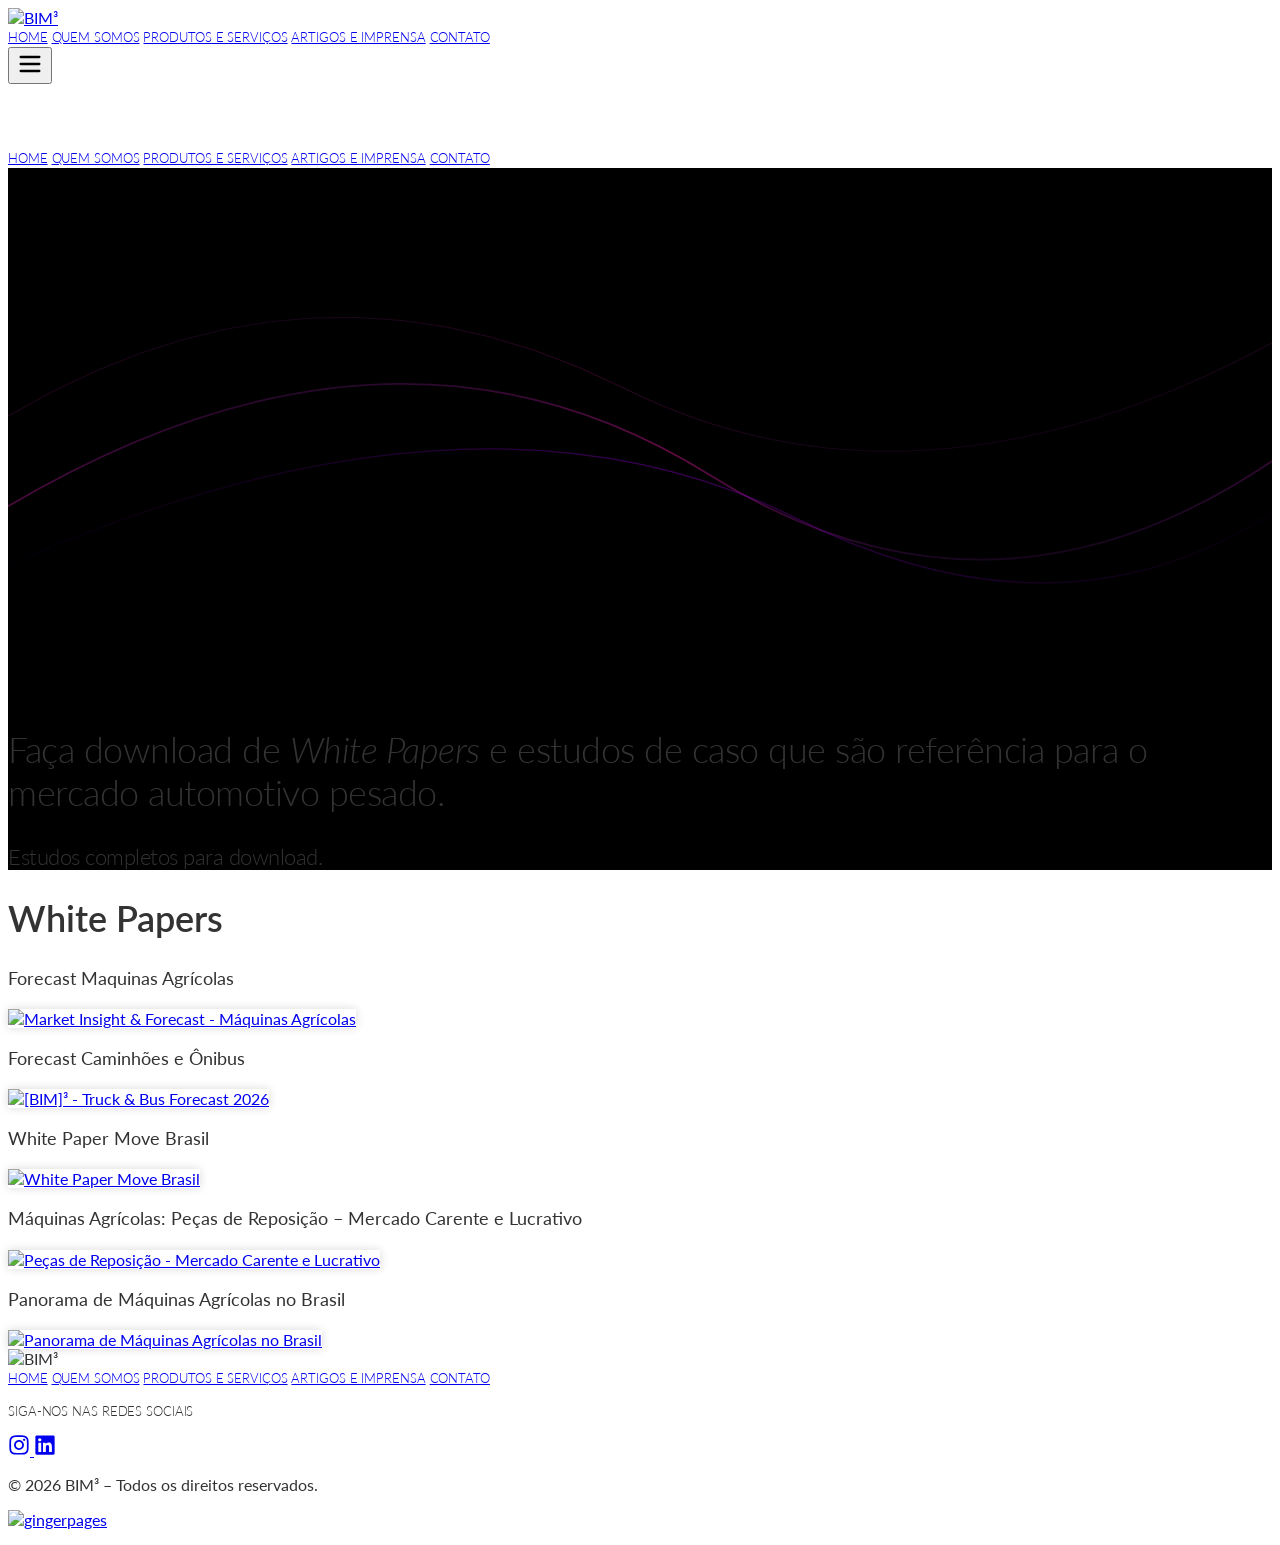
==== index.html @ a02f8a01 "Update index.html" ====
<!DOCTYPE html>
<html lang="pt-BR">
<head>
  <meta charset="UTF-8" />
  <meta name="viewport" content="width=device-width, initial-scale=1.0" />
  <meta name="description" content="Faça download de White Papers e estudos de caso que são referência para o mercado automotivo pesado." />
  <title>Insights & White Papers – BIM³</title>

  <!-- Tailwind via CDN -->
  <script src="https://cdn.tailwindcss.com"></script>

  <!-- Fonte: 'aller' é Typekit (proprietária). Lato é a alternativa gratuita
       mais próxima visualmente — sans-serif humanista com pesos 300 e 700.
       Se você tiver licença Adobe Fonts, troque pelo kit do Typekit. -->
  <link rel="preconnect" href="https://fonts.googleapis.com" />
  <link rel="preconnect" href="https://fonts.gstatic.com" crossorigin />
  <link href="https://fonts.googleapis.com/css2?family=Lato:ital,wght@0,300;0,400;0,700;1,300&display=swap" rel="stylesheet" />

  <script>
    tailwind.config = {
      theme: {
        extend: {
          fontFamily: { sans: ['Lato', 'aller', 'ui-sans-serif', 'system-ui', 'sans-serif'] },
          colors: {
            'text-body':   '#333333',  // body real
            'text-h2':     '#3F3B44',  // h2 "White Papers" real
            'text-hero':   '#EEEEEE',  // textos do hero real
          }
        }
      }
    };
  </script>

  <style>
    html { scroll-behavior: smooth; }
    body { font-family: 'Lato', 'aller', sans-serif; -webkit-font-smoothing: antialiased; color: #333; }

    /* Tipografia exata extraída do site original */
    .typo-h1     { font-size: 36px; font-weight: 300; line-height: 43.2px; letter-spacing: -0.5px; }
    .typo-sub    { font-size: 22px; font-weight: 300; line-height: 26.4px; letter-spacing: -0.5px; }
    .typo-h2     { font-size: 36px; font-weight: 600; line-height: 36px; }
    .typo-nav    { font-size: 13px; font-weight: 300; line-height: 20px; letter-spacing: -0.1px; text-transform: uppercase; }
    .typo-card-title { font-size: 18px; font-weight: 400; line-height: 1.4; }

    /* Card: shadow real medida no DevTools */
    .card-shadow { box-shadow: 0 0 10px rgba(0,0,0,0.15); }

    /* Hero: fundo preto puro confirmado pelo computed style.
       As linhas curvas decorativas ficam como camada SVG opcional,
       sutil — se o site real for 100% preto, basta remover o <svg>. */
    .hero { background-color: #000; }
  </style>
</head>

<body class="bg-white">

  <!-- ========== HEADER ========== -->
  <header class="bg-white">
    <div class="max-w-[1200px] mx-auto px-5 lg:px-10 flex items-center justify-between" style="min-height: 140px;">
      <a href="#" aria-label="BIM³">
        <img src="https://bim3.com.br/wp-content/uploads/2025/06/bim-horizontal-k.png"
             alt="BIM³" width="170" height="68" class="block" />
      </a>

      <nav class="hidden md:flex items-center gap-8 typo-nav">
        <a href="#" class="text-black hover:opacity-60 transition-opacity">Home</a>
        <a href="#" class="text-black hover:opacity-60 transition-opacity">Quem Somos</a>
        <a href="#" class="text-black hover:opacity-60 transition-opacity">Produtos e Serviços</a>
        <a href="#" class="text-black hover:opacity-60 transition-opacity">Artigos e Imprensa</a>
        <a href="#" class="text-black hover:opacity-60 transition-opacity">Contato</a>
      </nav>

      <button id="menu-btn" class="md:hidden p-2" aria-label="Menu">
        <svg width="28" height="28" fill="none" viewBox="0 0 24 24" stroke="black">
          <path stroke-linecap="round" stroke-linejoin="round" stroke-width="2" d="M4 6h16M4 12h16M4 18h16"/>
        </svg>
      </button>
    </div>

    <nav id="mobile-menu" class="hidden md:hidden flex-col bg-white border-t border-gray-100 px-5 py-4 gap-2 typo-nav">
      <a href="#" class="text-black py-2">Home</a>
      <a href="#" class="text-black py-2">Quem Somos</a>
      <a href="#" class="text-black py-2">Produtos e Serviços</a>
      <a href="#" class="text-black py-2">Artigos e Imprensa</a>
      <a href="#" class="text-black py-2">Contato</a>
    </nav>
  </header>

  <!-- ========== HERO (preto puro confirmado pelo getComputedStyle) ========== -->
  <section class="hero relative overflow-hidden flex items-center" style="min-height: 536px;">
    <!--
      Camada SVG decorativa OPCIONAL: linhas curvas roxas/magenta sutis.
      Se o site real for 100% preto, remova o bloco <svg> abaixo.
      O computed style retornou background-image:none, mas o Elementor
      faz lazy-load de imagens de fundo, então é possível que exista
      uma PNG que não havia carregado quando o script rodou.
    -->
    <svg class="absolute inset-0 w-full h-full pointer-events-none opacity-90" viewBox="0 0 1440 600" preserveAspectRatio="none" aria-hidden="true">
      <defs>
        <linearGradient id="lg1" x1="0%" y1="0%" x2="100%" y2="100%">
          <stop offset="0%" stop-color="#8A2BE2" stop-opacity="0"/>
          <stop offset="50%" stop-color="#C71585" stop-opacity=".5"/>
          <stop offset="100%" stop-color="#8A2BE2" stop-opacity="0"/>
        </linearGradient>
        <linearGradient id="lg2" x1="0%" y1="0%" x2="100%" y2="0%">
          <stop offset="0%" stop-color="#4B0082" stop-opacity="0"/>
          <stop offset="50%" stop-color="#9400D3" stop-opacity=".4"/>
          <stop offset="100%" stop-color="#4B0082" stop-opacity="0"/>
        </linearGradient>
      </defs>
      <path d="M -100 450 Q 400 100, 800 350 T 1600 200" stroke="url(#lg1)" stroke-width="2" fill="none"/>
      <path d="M -100 500 Q 500 200, 900 400 T 1600 250" stroke="url(#lg2)" stroke-width="1.5" fill="none"/>
      <path d="M -100 350 Q 300 50,  700 250 T 1600 100" stroke="url(#lg1)" stroke-width="1" fill="none" opacity=".6"/>
    </svg>

    <div class="relative max-w-[1200px] mx-auto px-5 lg:px-10 w-full">
      <div class="max-w-[640px]">
        <h1 class="typo-h1 text-text-hero mb-12">
          Faça download de <em class="italic font-light">White Papers</em> e estudos de caso que são referência para o mercado automotivo pesado.
        </h1>
        <p class="typo-sub text-text-hero">Estudos completos para download.</p>
      </div>
    </div>
  </section>

  <!-- ========== WHITE PAPERS ========== -->
  <section class="bg-white py-16">
    <div class="max-w-[1200px] mx-auto px-5 lg:px-10">
      <h2 class="typo-h2 text-text-h2 mb-12">White Papers</h2>

      <!-- Layout real: flex row wrap com gap 20px (NÃO grid) -->
      <div class="flex flex-row flex-wrap gap-5">

        <!-- Card 1 -->
        <article class="w-full md:w-[calc(50%-10px)]">
          <p class="typo-card-title text-text-body mb-3">Forecast Maquinas Agrícolas</p>
          <a href="https://bim3.com.br/wp-content/uploads/2026/02/MKT-INSIGHT-FORECAST_2026_2030-Rev_Feb26.pdf"
             target="_blank" rel="noopener" class="block card-shadow p-[30px] bg-white hover:opacity-95 transition-opacity">
            <img src="https://bim3.com.br/wp-content/uploads/2026/02/Market-insight.jpg"
                 alt="Market Insight & Forecast - Máquinas Agrícolas"
                 width="600" height="450" class="w-full h-auto block" />
          </a>
        </article>

        <!-- Card 2 -->
        <article class="w-full md:w-[calc(50%-10px)]">
          <p class="typo-card-title text-text-body mb-3">Forecast Caminhões e Ônibus</p>
          <a href="https://bim3.com.br/wp-content/uploads/2026/02/MKT-INSIGHT-FORECAST_2026_2030-Rev_Jan_26.pdf"
             target="_blank" rel="noopener" class="block card-shadow p-[30px] bg-white hover:opacity-95 transition-opacity">
            <img src="https://bim3.com.br/wp-content/uploads/2026/02/Truck-bus.jpg"
                 alt="[BIM]³ - Truck & Bus Forecast 2026"
                 width="600" height="450" class="w-full h-auto block" />
          </a>
        </article>

        <!-- Card 3 -->
        <article class="w-full md:w-[calc(50%-10px)]">
          <p class="typo-card-title text-text-body mb-3">White Paper Move Brasil</p>
          <a href="https://bim3.com.br/wp-content/uploads/2026/02/PAPER_Racional_Move_white_paper.pdf"
             target="_blank" rel="noopener" class="block card-shadow p-[30px] bg-white hover:opacity-95 transition-opacity">
            <img src="https://bim3.com.br/wp-content/uploads/2026/02/white-paper.jpg"
                 alt="White Paper Move Brasil"
                 width="600" height="450" class="w-full h-auto block" loading="lazy" />
          </a>
        </article>

        <!-- Card 4 -->
        <article class="w-full md:w-[calc(50%-10px)]">
          <p class="typo-card-title text-text-body mb-3">Máquinas Agrícolas: Peças de Reposição – Mercado Carente e Lucrativo</p>
          <a href="https://bim3.com.br/wp-content/uploads/2026/04/O-Aftermarket-Invisivel-1o.-Artigo-BIM.pdf"
             target="_blank" rel="noopener" class="block card-shadow p-[30px] bg-white hover:opacity-95 transition-opacity">
            <img src="https://bim3.com.br/wp-content/uploads/2026/04/Img-bim.jpg"
                 alt="Peças de Reposição - Mercado Carente e Lucrativo"
                 width="600" height="450" class="w-full h-auto block" loading="lazy" />
          </a>
        </article>

        <!-- Card 5 -->
        <article class="w-full md:w-[calc(50%-10px)]">
          <p class="typo-card-title text-text-body mb-3">Panorama de Máquinas Agrícolas no Brasil</p>
          <a href="https://bim3.com.br/wp-content/uploads/2025/09/PANORAMA-DE-MAQUINAS-AGRICOLAS-NO-BRASIL-APRESENTACAO_White_Paper_revisado.pdf"
             target="_blank" rel="noopener" class="block card-shadow p-[30px] bg-white hover:opacity-95 transition-opacity">
            <img src="https://bim3.com.br/wp-content/uploads/2025/09/PANORAMA-DE-MAQUINAS-AGRICOLAS-NO-BRASIL.jpg"
                 alt="Panorama de Máquinas Agrícolas no Brasil"
                 width="600" height="450" class="w-full h-auto block" loading="lazy" />
          </a>
        </article>

      </div>
    </div>
  </section>

  <!-- ========== FOOTER ========== -->
  <footer class="bg-black text-white">
    <div class="max-w-[1200px] mx-auto px-5 lg:px-10 py-16">
      <div class="grid grid-cols-1 md:grid-cols-3 gap-10 items-start">
        <div>
          <img src="https://bim3.com.br/wp-content/uploads/2025/06/bim3-white-1-712x1024.png"
               alt="BIM³" class="w-32 h-auto" />
        </div>

        <nav class="flex flex-col space-y-3 typo-nav">
          <a href="#" class="text-white hover:opacity-70">Home</a>
          <a href="#" class="text-white hover:opacity-70">Quem Somos</a>
          <a href="#" class="text-white hover:opacity-70">Produtos e Serviços</a>
          <a href="#" class="text-white hover:opacity-70">Artigos e Imprensa</a>
          <a href="#" class="text-white hover:opacity-70">Contato</a>
        </nav>

        <div class="flex flex-col md:items-end">
          <p class="typo-nav mb-4">Siga-nos nas redes sociais</p>
          <div class="flex gap-4">
            <a href="https://www.instagram.com/boschiconsultoria/" target="_blank" rel="noopener" aria-label="Instagram" class="hover:opacity-70">
              <svg width="22" height="22" viewBox="0 0 448 512" fill="currentColor">
                <path d="M224.1 141c-63.6 0-114.9 51.3-114.9 114.9s51.3 114.9 114.9 114.9S339 319.5 339 255.9 287.7 141 224.1 141zm0 189.6c-41.1 0-74.7-33.5-74.7-74.7s33.5-74.7 74.7-74.7 74.7 33.5 74.7 74.7-33.6 74.7-74.7 74.7zm146.4-194.3c0 14.9-12 26.8-26.8 26.8-14.9 0-26.8-12-26.8-26.8s12-26.8 26.8-26.8 26.8 12 26.8 26.8zm76.1 27.2c-1.7-35.9-9.9-67.7-36.2-93.9-26.2-26.2-58-34.4-93.9-36.2-37-2.1-147.9-2.1-184.9 0-35.8 1.7-67.6 9.9-93.9 36.1s-34.4 58-36.2 93.9c-2.1 37-2.1 147.9 0 184.9 1.7 35.9 9.9 67.7 36.2 93.9s58 34.4 93.9 36.2c37 2.1 147.9 2.1 184.9 0 35.9-1.7 67.7-9.9 93.9-36.2 26.2-26.2 34.4-58 36.2-93.9 2.1-37 2.1-147.8 0-184.8zM398.8 388c-7.8 19.6-22.9 34.7-42.6 42.6-29.5 11.7-99.5 9-132.1 9s-102.7 2.6-132.1-9c-19.6-7.8-34.7-22.9-42.6-42.6-11.7-29.5-9-99.5-9-132.1s-2.6-102.7 9-132.1c7.8-19.6 22.9-34.7 42.6-42.6 29.5-11.7 99.5-9 132.1-9s102.7-2.6 132.1 9c19.6 7.8 34.7 22.9 42.6 42.6 11.7 29.5 9 99.5 9 132.1s2.7 102.7-9 132.1z"/>
              </svg>
            </a>
            <a href="https://www.linkedin.com/company/bim3/" target="_blank" rel="noopener" aria-label="LinkedIn" class="hover:opacity-70">
              <svg width="22" height="22" viewBox="0 0 448 512" fill="currentColor">
                <path d="M416 32H31.9C14.3 32 0 46.5 0 64.3v383.4C0 465.5 14.3 480 31.9 480H416c17.6 0 32-14.5 32-32.3V64.3c0-17.8-14.4-32.3-32-32.3zM135.4 416H69V202.2h66.5V416zm-33.2-243c-21.3 0-38.5-17.3-38.5-38.5S80.9 96 102.2 96c21.2 0 38.5 17.3 38.5 38.5 0 21.3-17.2 38.5-38.5 38.5zm282.1 243h-66.4V312c0-24.8-.5-56.7-34.5-56.7-34.6 0-39.9 27-39.9 54.9V416h-66.4V202.2h63.7v29.2h.9c8.9-16.8 30.6-34.5 62.9-34.5 67.2 0 79.7 44.3 79.7 101.9V416z"/>
              </svg>
            </a>
          </div>
        </div>
      </div>

      <div class="mt-14 pt-6 border-t border-white/10 flex flex-col md:flex-row md:justify-between md:items-center text-xs text-white/60 gap-4">
        <p class="text-center md:text-left">© 2026 BIM³ – Todos os direitos reservados.</p>
        <p class="text-center md:text-right">
          <a href="http://www.gingerpages.com.br" target="_blank" rel="noopener" class="hover:text-white">
            <img src="https://bim3.com.br/wp-content/uploads/2025/06/logo-gingerpagesW.png" alt="gingerpages" class="h-3 w-auto inline-block" />
          </a>
        </p>
      </div>
    </div>
  </footer>

  <script>
    const btn = document.getElementById('menu-btn');
    const menu = document.getElementById('mobile-menu');
    btn.addEventListener('click', () => {
      const isHidden = menu.classList.toggle('hidden');
      menu.classList.toggle('flex', !isHidden);
      btn.setAttribute('aria-expanded', String(!isHidden));
    });
  </script>
</body>
</html>
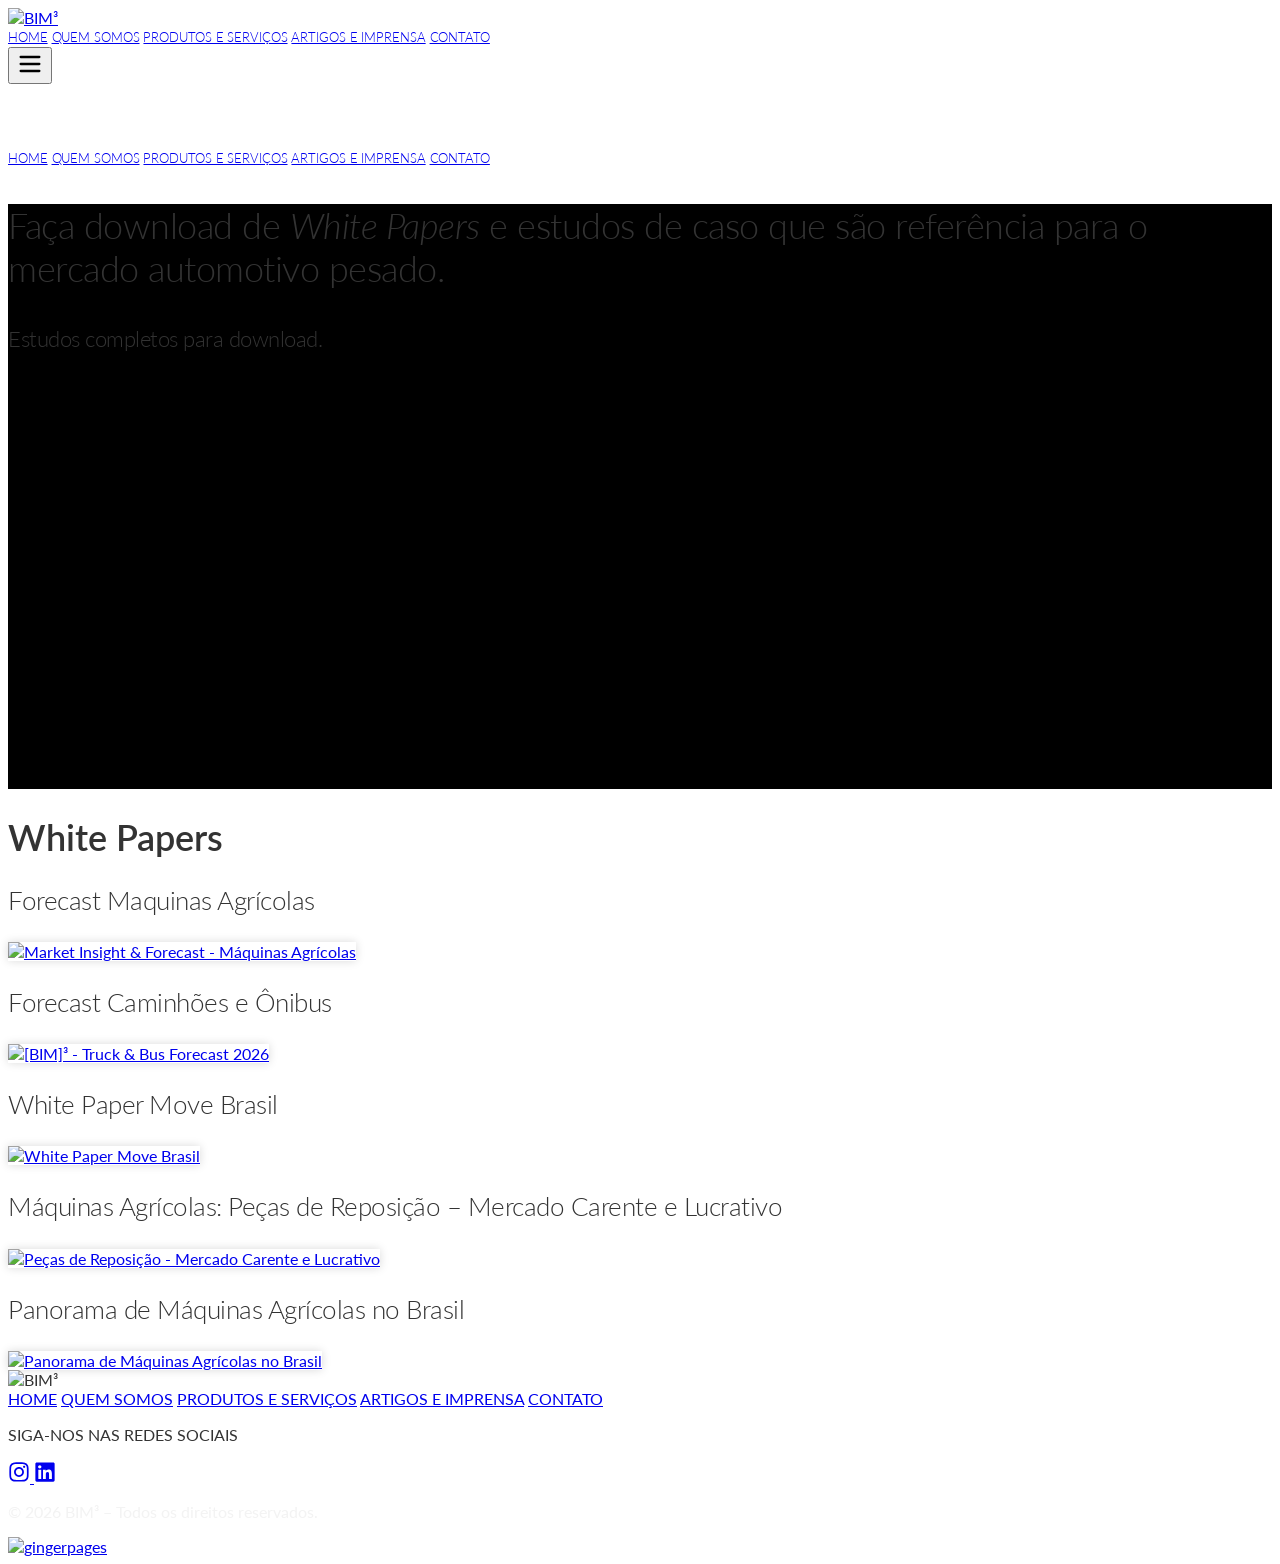
==== commit 9a1c1ff5: "Update index.html" ====
--- a/index.html
+++ b/index.html
@@ -9,22 +9,27 @@
   <!-- Tailwind via CDN -->
   <script src="https://cdn.tailwindcss.com"></script>
 
-  <!-- Fonte: 'aller' é Typekit (proprietária). Lato é a alternativa gratuita
-       mais próxima visualmente — sans-serif humanista com pesos 300 e 700.
-       Se você tiver licença Adobe Fonts, troque pelo kit do Typekit. -->
+  <!--
+    Fonte original: 'aller' (Adobe Fonts/Typekit, proprietária).
+    Substituta: 'Lato' (Google Fonts) — sans-serif humanista mais próxima.
+    Se você tiver licença Adobe Fonts da BIM³, troque o <link> abaixo
+    pelo kit Typekit (https://use.typekit.net/<seu-id>.css).
+  -->
   <link rel="preconnect" href="https://fonts.googleapis.com" />
   <link rel="preconnect" href="https://fonts.gstatic.com" crossorigin />
-  <link href="https://fonts.googleapis.com/css2?family=Lato:ital,wght@0,300;0,400;0,700;1,300&display=swap" rel="stylesheet" />
+  <link href="https://fonts.googleapis.com/css2?family=Lato:ital,wght@0,300;0,400;0,600;0,700;1,300&display=swap" rel="stylesheet" />
 
   <script>
     tailwind.config = {
       theme: {
         extend: {
-          fontFamily: { sans: ['Lato', 'aller', 'ui-sans-serif', 'system-ui', 'sans-serif'] },
+          fontFamily: { sans: ['Lato', 'aller', 'system-ui', 'sans-serif'] },
           colors: {
-            'text-body':   '#333333',  // body real
-            'text-h2':     '#3F3B44',  // h2 "White Papers" real
-            'text-hero':   '#EEEEEE',  // textos do hero real
+            'bim-text':     '#333333',  // body
+            'bim-h2':       '#3F3B44',  // h2 e títulos dos cards
+            'bim-hero':     '#EEEEEE',  // textos do hero
+            'bim-footer':   '#EEEEEE',  // links do footer
+            'bim-social':   '#69727D',  // ícones sociais
           }
         }
       }
@@ -32,37 +37,62 @@
   </script>
 
   <style>
-    html { scroll-behavior: smooth; }
     body { font-family: 'Lato', 'aller', sans-serif; -webkit-font-smoothing: antialiased; color: #333; }
 
-    /* Tipografia exata extraída do site original */
-    .typo-h1     { font-size: 36px; font-weight: 300; line-height: 43.2px; letter-spacing: -0.5px; }
-    .typo-sub    { font-size: 22px; font-weight: 300; line-height: 26.4px; letter-spacing: -0.5px; }
-    .typo-h2     { font-size: 36px; font-weight: 600; line-height: 36px; }
-    .typo-nav    { font-size: 13px; font-weight: 300; line-height: 20px; letter-spacing: -0.1px; text-transform: uppercase; }
-    .typo-card-title { font-size: 18px; font-weight: 400; line-height: 1.4; }
-
-    /* Card: shadow real medida no DevTools */
+    /* ==== TIPOGRAFIA EXATA (computed style do site original) ==== */
+    .typo-h1-hero    { font-size: 36px; font-weight: 300; line-height: 43.2px; letter-spacing: -0.5px; }
+    .typo-sub-hero   { font-size: 22px; font-weight: 300; line-height: 26.4px; letter-spacing: -0.5px; }
+    .typo-h2-section { font-size: 36px; font-weight: 600; line-height: 36px; }
+    .typo-card-title { font-size: 26px; font-weight: 300; line-height: 31.2px; letter-spacing: -0.5px; }
+    .typo-nav-header { font-size: 13px; font-weight: 300; line-height: 20px; letter-spacing: -0.1px; text-transform: uppercase; }
+    .typo-nav-footer { font-size: 16px; font-weight: 400; line-height: 20px; text-transform: uppercase; }
+
+    /* ==== HERO REAL ==== */
+    /* Container: fundo preto + min-height 65vh (igual ao Elementor) */
+    .hero {
+      background-color: #000;
+      min-height: 65vh;
+      position: relative;
+      isolation: isolate;
+    }
+    /* Pseudo-elemento ::before com a imagem abstrata @ 50% opacidade
+       — exatamente como o Elementor configura no site original */
+    .hero::before {
+      content: "";
+      position: absolute;
+      inset: 0;
+      background-image: url("https://bim3.com.br/wp-content/uploads/2025/07/pawel-czerwinski-ve-UaSZQtqk-unsplash-scaled.jpg");
+      background-size: cover;
+      background-position: center;
+      opacity: 0.5;
+      z-index: -1;
+      pointer-events: none;
+    }
+
+    /* ==== CARD ==== */
     .card-shadow { box-shadow: 0 0 10px rgba(0,0,0,0.15); }
 
-    /* Hero: fundo preto puro confirmado pelo computed style.
-       As linhas curvas decorativas ficam como camada SVG opcional,
-       sutil — se o site real for 100% preto, basta remover o <svg>. */
-    .hero { background-color: #000; }
+    @media (max-width: 767px) {
+      .hero { min-height: 50vh; }
+      .typo-h1-hero    { font-size: 28px; line-height: 1.2; }
+      .typo-sub-hero   { font-size: 18px; }
+      .typo-h2-section { font-size: 28px; }
+      .typo-card-title { font-size: 20px; line-height: 1.3; }
+    }
   </style>
 </head>
 
 <body class="bg-white">
 
-  <!-- ========== HEADER ========== -->
+  <!-- ============== HEADER ============== -->
   <header class="bg-white">
-    <div class="max-w-[1200px] mx-auto px-5 lg:px-10 flex items-center justify-between" style="min-height: 140px;">
+    <div class="max-w-[1200px] mx-auto px-5 lg:px-10 flex items-center justify-between" style="min-height:140px;">
       <a href="#" aria-label="BIM³">
         <img src="https://bim3.com.br/wp-content/uploads/2025/06/bim-horizontal-k.png"
-             alt="BIM³" width="170" height="68" class="block" />
+             alt="BIM³" width="170" height="68" class="block h-auto w-[170px]" />
       </a>
 
-      <nav class="hidden md:flex items-center gap-8 typo-nav">
+      <nav class="hidden md:flex items-center gap-8 typo-nav-header">
         <a href="#" class="text-black hover:opacity-60 transition-opacity">Home</a>
         <a href="#" class="text-black hover:opacity-60 transition-opacity">Quem Somos</a>
         <a href="#" class="text-black hover:opacity-60 transition-opacity">Produtos e Serviços</a>
@@ -77,7 +107,7 @@
       </button>
     </div>
 
-    <nav id="mobile-menu" class="hidden md:hidden flex-col bg-white border-t border-gray-100 px-5 py-4 gap-2 typo-nav">
+    <nav id="mobile-menu" class="hidden md:hidden flex-col bg-white border-t border-gray-100 px-5 py-4 gap-2 typo-nav-header">
       <a href="#" class="text-black py-2">Home</a>
       <a href="#" class="text-black py-2">Quem Somos</a>
       <a href="#" class="text-black py-2">Produtos e Serviços</a>
@@ -86,56 +116,34 @@
     </nav>
   </header>
 
-  <!-- ========== HERO (preto puro confirmado pelo getComputedStyle) ========== -->
-  <section class="hero relative overflow-hidden flex items-center" style="min-height: 536px;">
-    <!--
-      Camada SVG decorativa OPCIONAL: linhas curvas roxas/magenta sutis.
-      Se o site real for 100% preto, remova o bloco <svg> abaixo.
-      O computed style retornou background-image:none, mas o Elementor
-      faz lazy-load de imagens de fundo, então é possível que exista
-      uma PNG que não havia carregado quando o script rodou.
-    -->
-    <svg class="absolute inset-0 w-full h-full pointer-events-none opacity-90" viewBox="0 0 1440 600" preserveAspectRatio="none" aria-hidden="true">
-      <defs>
-        <linearGradient id="lg1" x1="0%" y1="0%" x2="100%" y2="100%">
-          <stop offset="0%" stop-color="#8A2BE2" stop-opacity="0"/>
-          <stop offset="50%" stop-color="#C71585" stop-opacity=".5"/>
-          <stop offset="100%" stop-color="#8A2BE2" stop-opacity="0"/>
-        </linearGradient>
-        <linearGradient id="lg2" x1="0%" y1="0%" x2="100%" y2="0%">
-          <stop offset="0%" stop-color="#4B0082" stop-opacity="0"/>
-          <stop offset="50%" stop-color="#9400D3" stop-opacity=".4"/>
-          <stop offset="100%" stop-color="#4B0082" stop-opacity="0"/>
-        </linearGradient>
-      </defs>
-      <path d="M -100 450 Q 400 100, 800 350 T 1600 200" stroke="url(#lg1)" stroke-width="2" fill="none"/>
-      <path d="M -100 500 Q 500 200, 900 400 T 1600 250" stroke="url(#lg2)" stroke-width="1.5" fill="none"/>
-      <path d="M -100 350 Q 300 50,  700 250 T 1600 100" stroke="url(#lg1)" stroke-width="1" fill="none" opacity=".6"/>
-    </svg>
-
-    <div class="relative max-w-[1200px] mx-auto px-5 lg:px-10 w-full">
+  <!-- ============== HERO ============== -->
+  <!-- min-height 65vh, fundo preto + ::before com imagem abstrata Unsplash @ 50% opacidade.
+       Conteúdo: flex column, centralizado vertical, alinhado à esquerda. -->
+  <section class="hero flex flex-col justify-center">
+    <div class="max-w-[1200px] mx-auto px-5 lg:px-10 w-full">
       <div class="max-w-[640px]">
-        <h1 class="typo-h1 text-text-hero mb-12">
+        <p class="typo-h1-hero text-bim-hero mb-12">
           Faça download de <em class="italic font-light">White Papers</em> e estudos de caso que são referência para o mercado automotivo pesado.
-        </h1>
-        <p class="typo-sub text-text-hero">Estudos completos para download.</p>
+        </p>
+        <p class="typo-sub-hero text-bim-hero">Estudos completos para download.</p>
       </div>
     </div>
   </section>
 
-  <!-- ========== WHITE PAPERS ========== -->
-  <section class="bg-white py-16">
+  <!-- ============== WHITE PAPERS GRID ============== -->
+  <section class="bg-white py-14 md:py-16">
     <div class="max-w-[1200px] mx-auto px-5 lg:px-10">
-      <h2 class="typo-h2 text-text-h2 mb-12">White Papers</h2>
-
-      <!-- Layout real: flex row wrap com gap 20px (NÃO grid) -->
+      <h2 class="typo-h2-section text-bim-h2 mb-12">White Papers</h2>
+
+      <!-- Layout real: flex row wrap com gap 20px (não grid) -->
       <div class="flex flex-row flex-wrap gap-5">
 
         <!-- Card 1 -->
-        <article class="w-full md:w-[calc(50%-10px)]">
-          <p class="typo-card-title text-text-body mb-3">Forecast Maquinas Agrícolas</p>
+        <article class="w-full md:w-[calc(50%-10px)] flex flex-col gap-3">
+          <p class="typo-card-title text-bim-h2">Forecast Maquinas Agrícolas</p>
           <a href="https://bim3.com.br/wp-content/uploads/2026/02/MKT-INSIGHT-FORECAST_2026_2030-Rev_Feb26.pdf"
-             target="_blank" rel="noopener" class="block card-shadow p-[30px] bg-white hover:opacity-95 transition-opacity">
+             target="_blank" rel="noopener"
+             class="block card-shadow p-[30px] bg-white hover:opacity-95 transition-opacity">
             <img src="https://bim3.com.br/wp-content/uploads/2026/02/Market-insight.jpg"
                  alt="Market Insight & Forecast - Máquinas Agrícolas"
                  width="600" height="450" class="w-full h-auto block" />
@@ -143,10 +151,11 @@
         </article>
 
         <!-- Card 2 -->
-        <article class="w-full md:w-[calc(50%-10px)]">
-          <p class="typo-card-title text-text-body mb-3">Forecast Caminhões e Ônibus</p>
+        <article class="w-full md:w-[calc(50%-10px)] flex flex-col gap-3">
+          <p class="typo-card-title text-bim-h2">Forecast Caminhões e Ônibus</p>
           <a href="https://bim3.com.br/wp-content/uploads/2026/02/MKT-INSIGHT-FORECAST_2026_2030-Rev_Jan_26.pdf"
-             target="_blank" rel="noopener" class="block card-shadow p-[30px] bg-white hover:opacity-95 transition-opacity">
+             target="_blank" rel="noopener"
+             class="block card-shadow p-[30px] bg-white hover:opacity-95 transition-opacity">
             <img src="https://bim3.com.br/wp-content/uploads/2026/02/Truck-bus.jpg"
                  alt="[BIM]³ - Truck & Bus Forecast 2026"
                  width="600" height="450" class="w-full h-auto block" />
@@ -154,10 +163,11 @@
         </article>
 
         <!-- Card 3 -->
-        <article class="w-full md:w-[calc(50%-10px)]">
-          <p class="typo-card-title text-text-body mb-3">White Paper Move Brasil</p>
+        <article class="w-full md:w-[calc(50%-10px)] flex flex-col gap-3">
+          <p class="typo-card-title text-bim-h2">White Paper Move Brasil</p>
           <a href="https://bim3.com.br/wp-content/uploads/2026/02/PAPER_Racional_Move_white_paper.pdf"
-             target="_blank" rel="noopener" class="block card-shadow p-[30px] bg-white hover:opacity-95 transition-opacity">
+             target="_blank" rel="noopener"
+             class="block card-shadow p-[30px] bg-white hover:opacity-95 transition-opacity">
             <img src="https://bim3.com.br/wp-content/uploads/2026/02/white-paper.jpg"
                  alt="White Paper Move Brasil"
                  width="600" height="450" class="w-full h-auto block" loading="lazy" />
@@ -165,10 +175,11 @@
         </article>
 
         <!-- Card 4 -->
-        <article class="w-full md:w-[calc(50%-10px)]">
-          <p class="typo-card-title text-text-body mb-3">Máquinas Agrícolas: Peças de Reposição – Mercado Carente e Lucrativo</p>
+        <article class="w-full md:w-[calc(50%-10px)] flex flex-col gap-3">
+          <p class="typo-card-title text-bim-h2">Máquinas Agrícolas: Peças de Reposição – Mercado Carente e Lucrativo</p>
           <a href="https://bim3.com.br/wp-content/uploads/2026/04/O-Aftermarket-Invisivel-1o.-Artigo-BIM.pdf"
-             target="_blank" rel="noopener" class="block card-shadow p-[30px] bg-white hover:opacity-95 transition-opacity">
+             target="_blank" rel="noopener"
+             class="block card-shadow p-[30px] bg-white hover:opacity-95 transition-opacity">
             <img src="https://bim3.com.br/wp-content/uploads/2026/04/Img-bim.jpg"
                  alt="Peças de Reposição - Mercado Carente e Lucrativo"
                  width="600" height="450" class="w-full h-auto block" loading="lazy" />
@@ -176,10 +187,11 @@
         </article>
 
         <!-- Card 5 -->
-        <article class="w-full md:w-[calc(50%-10px)]">
-          <p class="typo-card-title text-text-body mb-3">Panorama de Máquinas Agrícolas no Brasil</p>
+        <article class="w-full md:w-[calc(50%-10px)] flex flex-col gap-3">
+          <p class="typo-card-title text-bim-h2">Panorama de Máquinas Agrícolas no Brasil</p>
           <a href="https://bim3.com.br/wp-content/uploads/2025/09/PANORAMA-DE-MAQUINAS-AGRICOLAS-NO-BRASIL-APRESENTACAO_White_Paper_revisado.pdf"
-             target="_blank" rel="noopener" class="block card-shadow p-[30px] bg-white hover:opacity-95 transition-opacity">
+             target="_blank" rel="noopener"
+             class="block card-shadow p-[30px] bg-white hover:opacity-95 transition-opacity">
             <img src="https://bim3.com.br/wp-content/uploads/2025/09/PANORAMA-DE-MAQUINAS-AGRICOLAS-NO-BRASIL.jpg"
                  alt="Panorama de Máquinas Agrícolas no Brasil"
                  width="600" height="450" class="w-full h-auto block" loading="lazy" />
@@ -190,53 +202,63 @@
     </div>
   </section>
 
-  <!-- ========== FOOTER ========== -->
-  <footer class="bg-black text-white">
+  <!-- ============== FOOTER ============== -->
+  <footer class="bg-black text-bim-footer">
     <div class="max-w-[1200px] mx-auto px-5 lg:px-10 py-16">
       <div class="grid grid-cols-1 md:grid-cols-3 gap-10 items-start">
+
+        <!-- Logo -->
         <div>
           <img src="https://bim3.com.br/wp-content/uploads/2025/06/bim3-white-1-712x1024.png"
-               alt="BIM³" class="w-32 h-auto" />
+               alt="BIM³" width="97" height="139" class="w-[97px] h-auto" />
         </div>
 
-        <nav class="flex flex-col space-y-3 typo-nav">
-          <a href="#" class="text-white hover:opacity-70">Home</a>
-          <a href="#" class="text-white hover:opacity-70">Quem Somos</a>
-          <a href="#" class="text-white hover:opacity-70">Produtos e Serviços</a>
-          <a href="#" class="text-white hover:opacity-70">Artigos e Imprensa</a>
-          <a href="#" class="text-white hover:opacity-70">Contato</a>
+        <!-- Menu (16px, weight 400, #EEEEEE — confirmado pelo computed style) -->
+        <nav class="flex flex-col space-y-3 typo-nav-footer">
+          <a href="#" class="text-bim-footer hover:opacity-70 transition-opacity">Home</a>
+          <a href="#" class="text-bim-footer hover:opacity-70 transition-opacity">Quem Somos</a>
+          <a href="#" class="text-bim-footer hover:opacity-70 transition-opacity">Produtos e Serviços</a>
+          <a href="#" class="text-bim-footer hover:opacity-70 transition-opacity">Artigos e Imprensa</a>
+          <a href="#" class="text-bim-footer hover:opacity-70 transition-opacity">Contato</a>
         </nav>
 
+        <!-- Social -->
         <div class="flex flex-col md:items-end">
-          <p class="typo-nav mb-4">Siga-nos nas redes sociais</p>
-          <div class="flex gap-4">
-            <a href="https://www.instagram.com/boschiconsultoria/" target="_blank" rel="noopener" aria-label="Instagram" class="hover:opacity-70">
+          <p class="typo-nav-footer mb-5">Siga-nos nas redes sociais</p>
+          <div class="flex gap-3">
+            <!-- Social icons: 48x48 com cor #69727D, fundo preto — confirmado -->
+            <a href="https://www.instagram.com/boschiconsultoria/" target="_blank" rel="noopener" aria-label="Instagram"
+               class="w-12 h-12 flex items-center justify-center bg-black text-bim-social hover:text-white transition-colors">
               <svg width="22" height="22" viewBox="0 0 448 512" fill="currentColor">
                 <path d="M224.1 141c-63.6 0-114.9 51.3-114.9 114.9s51.3 114.9 114.9 114.9S339 319.5 339 255.9 287.7 141 224.1 141zm0 189.6c-41.1 0-74.7-33.5-74.7-74.7s33.5-74.7 74.7-74.7 74.7 33.5 74.7 74.7-33.6 74.7-74.7 74.7zm146.4-194.3c0 14.9-12 26.8-26.8 26.8-14.9 0-26.8-12-26.8-26.8s12-26.8 26.8-26.8 26.8 12 26.8 26.8zm76.1 27.2c-1.7-35.9-9.9-67.7-36.2-93.9-26.2-26.2-58-34.4-93.9-36.2-37-2.1-147.9-2.1-184.9 0-35.8 1.7-67.6 9.9-93.9 36.1s-34.4 58-36.2 93.9c-2.1 37-2.1 147.9 0 184.9 1.7 35.9 9.9 67.7 36.2 93.9s58 34.4 93.9 36.2c37 2.1 147.9 2.1 184.9 0 35.9-1.7 67.7-9.9 93.9-36.2 26.2-26.2 34.4-58 36.2-93.9 2.1-37 2.1-147.8 0-184.8zM398.8 388c-7.8 19.6-22.9 34.7-42.6 42.6-29.5 11.7-99.5 9-132.1 9s-102.7 2.6-132.1-9c-19.6-7.8-34.7-22.9-42.6-42.6-11.7-29.5-9-99.5-9-132.1s-2.6-102.7 9-132.1c7.8-19.6 22.9-34.7 42.6-42.6 29.5-11.7 99.5-9 132.1-9s102.7-2.6 132.1 9c19.6 7.8 34.7 22.9 42.6 42.6 11.7 29.5 9 99.5 9 132.1s2.7 102.7-9 132.1z"/>
               </svg>
             </a>
-            <a href="https://www.linkedin.com/company/bim3/" target="_blank" rel="noopener" aria-label="LinkedIn" class="hover:opacity-70">
+            <a href="https://www.linkedin.com/company/bim3/" target="_blank" rel="noopener" aria-label="LinkedIn"
+               class="w-12 h-12 flex items-center justify-center bg-black text-bim-social hover:text-white transition-colors">
               <svg width="22" height="22" viewBox="0 0 448 512" fill="currentColor">
                 <path d="M416 32H31.9C14.3 32 0 46.5 0 64.3v383.4C0 465.5 14.3 480 31.9 480H416c17.6 0 32-14.5 32-32.3V64.3c0-17.8-14.4-32.3-32-32.3zM135.4 416H69V202.2h66.5V416zm-33.2-243c-21.3 0-38.5-17.3-38.5-38.5S80.9 96 102.2 96c21.2 0 38.5 17.3 38.5 38.5 0 21.3-17.2 38.5-38.5 38.5zm282.1 243h-66.4V312c0-24.8-.5-56.7-34.5-56.7-34.6 0-39.9 27-39.9 54.9V416h-66.4V202.2h63.7v29.2h.9c8.9-16.8 30.6-34.5 62.9-34.5 67.2 0 79.7 44.3 79.7 101.9V416z"/>
               </svg>
             </a>
           </div>
         </div>
-      </div>
-
-      <div class="mt-14 pt-6 border-t border-white/10 flex flex-col md:flex-row md:justify-between md:items-center text-xs text-white/60 gap-4">
-        <p class="text-center md:text-left">© 2026 BIM³ – Todos os direitos reservados.</p>
-        <p class="text-center md:text-right">
-          <a href="http://www.gingerpages.com.br" target="_blank" rel="noopener" class="hover:text-white">
-            <img src="https://bim3.com.br/wp-content/uploads/2025/06/logo-gingerpagesW.png" alt="gingerpages" class="h-3 w-auto inline-block" />
-          </a>
+
+      </div>
+
+      <!-- Bottom bar: copyright + gingerpages -->
+      <div class="mt-14 pt-6 border-t border-white/10 flex flex-col md:flex-row md:justify-between md:items-center gap-4">
+        <p class="text-center md:text-left text-sm" style="color:#EEEEEE;opacity:0.7">
+          © 2026 BIM³ – Todos os direitos reservados.
         </p>
+        <a href="http://www.gingerpages.com.br" target="_blank" rel="noopener" class="hover:opacity-100 opacity-70 transition-opacity self-center md:self-auto">
+          <img src="https://bim3.com.br/wp-content/uploads/2025/06/logo-gingerpagesW.png"
+               alt="gingerpages" width="100" class="h-auto" />
+        </a>
       </div>
     </div>
   </footer>
 
   <script>
-    const btn = document.getElementById('menu-btn');
+    const btn  = document.getElementById('menu-btn');
     const menu = document.getElementById('mobile-menu');
     btn.addEventListener('click', () => {
       const isHidden = menu.classList.toggle('hidden');
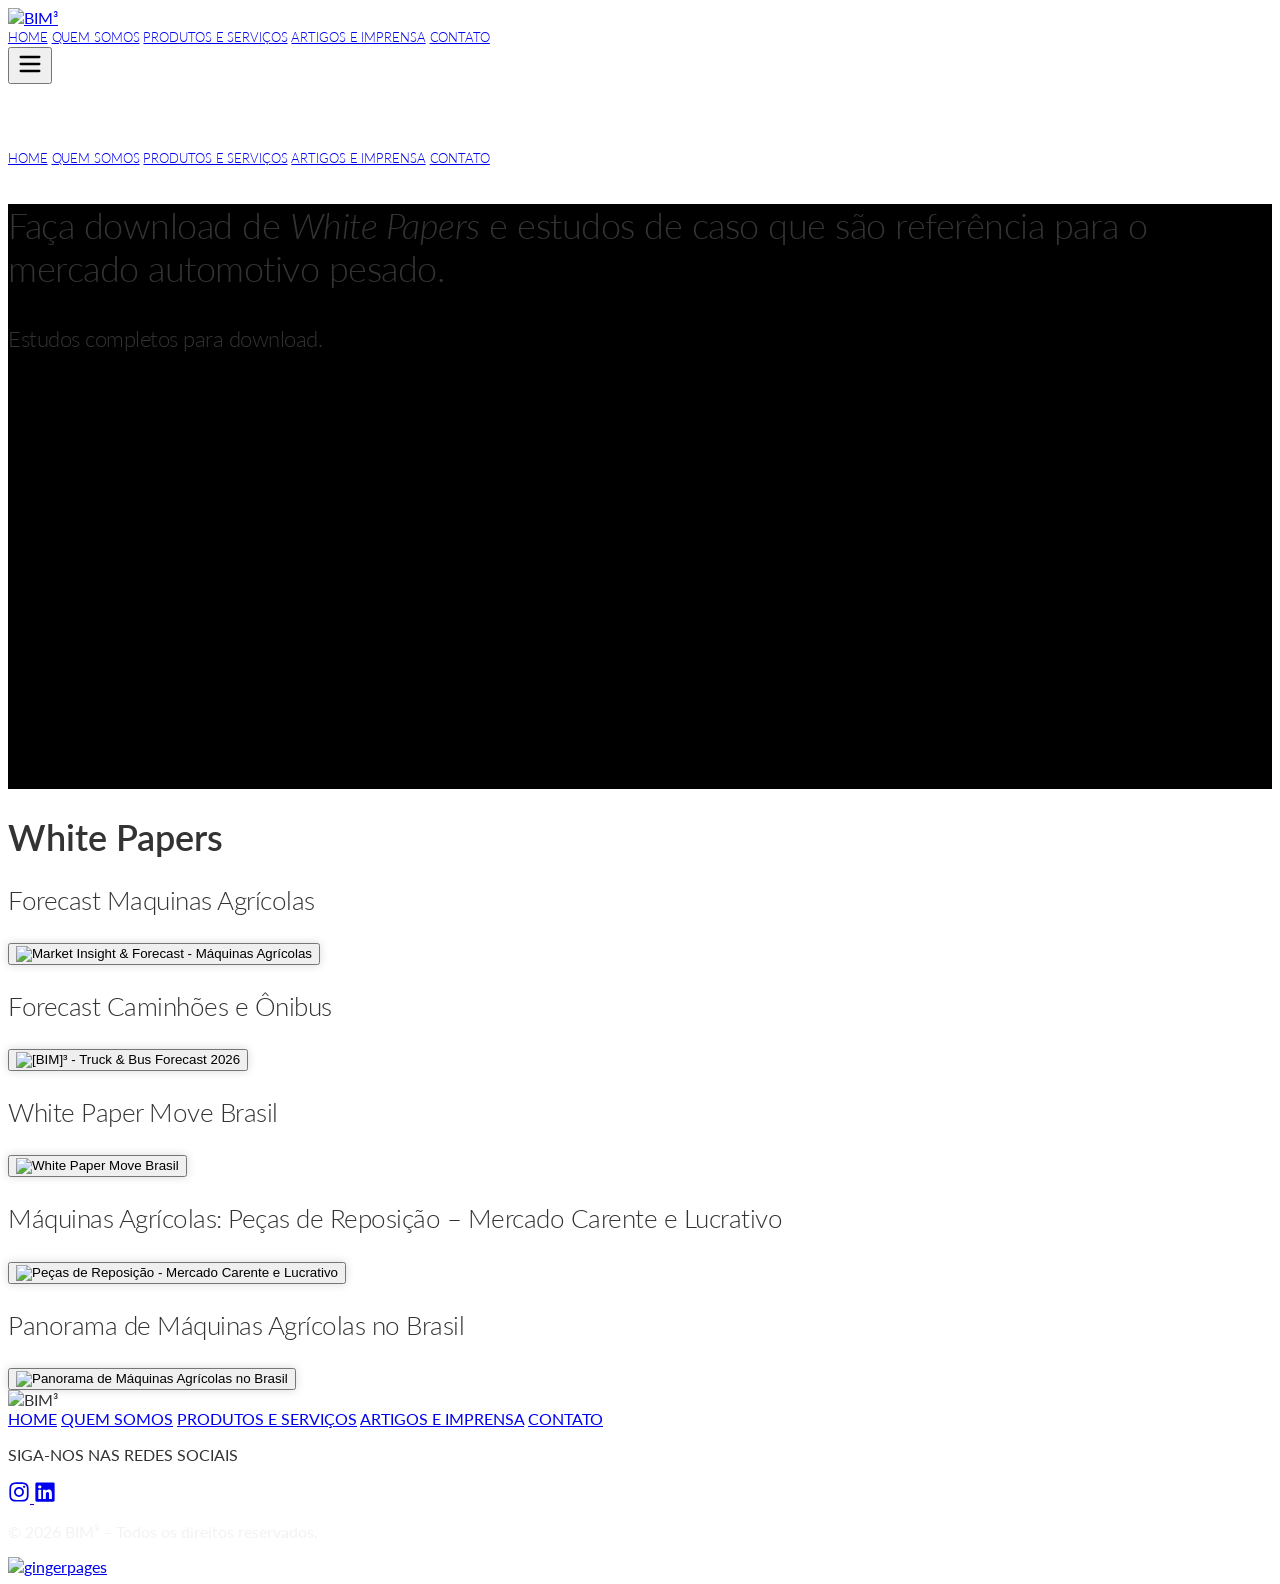
==== commit b43acae9: "Add files via upload" ====
--- a/index.html
+++ b/index.html
@@ -10,10 +10,8 @@
   <script src="https://cdn.tailwindcss.com"></script>
 
   <!--
-    Fonte original: 'aller' (Adobe Fonts/Typekit, proprietária).
-    Substituta: 'Lato' (Google Fonts) — sans-serif humanista mais próxima.
-    Se você tiver licença Adobe Fonts da BIM³, troque o <link> abaixo
-    pelo kit Typekit (https://use.typekit.net/<seu-id>.css).
+    Fonte 'aller' (Adobe Fonts) é proprietária. Usamos 'Lato' como
+    substituta gratuita e visualmente próxima.
   -->
   <link rel="preconnect" href="https://fonts.googleapis.com" />
   <link rel="preconnect" href="https://fonts.gstatic.com" crossorigin />
@@ -25,11 +23,11 @@
         extend: {
           fontFamily: { sans: ['Lato', 'aller', 'system-ui', 'sans-serif'] },
           colors: {
-            'bim-text':     '#333333',  // body
-            'bim-h2':       '#3F3B44',  // h2 e títulos dos cards
-            'bim-hero':     '#EEEEEE',  // textos do hero
-            'bim-footer':   '#EEEEEE',  // links do footer
-            'bim-social':   '#69727D',  // ícones sociais
+            'bim-text':   '#333333',
+            'bim-h2':     '#3F3B44',
+            'bim-hero':   '#EEEEEE',
+            'bim-footer': '#EEEEEE',
+            'bim-social': '#69727D',
           }
         }
       }
@@ -39,7 +37,7 @@
   <style>
     body { font-family: 'Lato', 'aller', sans-serif; -webkit-font-smoothing: antialiased; color: #333; }
 
-    /* ==== TIPOGRAFIA EXATA (computed style do site original) ==== */
+    /* Tipografia exata extraída do site original */
     .typo-h1-hero    { font-size: 36px; font-weight: 300; line-height: 43.2px; letter-spacing: -0.5px; }
     .typo-sub-hero   { font-size: 22px; font-weight: 300; line-height: 26.4px; letter-spacing: -0.5px; }
     .typo-h2-section { font-size: 36px; font-weight: 600; line-height: 36px; }
@@ -47,30 +45,31 @@
     .typo-nav-header { font-size: 13px; font-weight: 300; line-height: 20px; letter-spacing: -0.1px; text-transform: uppercase; }
     .typo-nav-footer { font-size: 16px; font-weight: 400; line-height: 20px; text-transform: uppercase; }
 
-    /* ==== HERO REAL ==== */
-    /* Container: fundo preto + min-height 65vh (igual ao Elementor) */
-    .hero {
-      background-color: #000;
-      min-height: 65vh;
-      position: relative;
-      isolation: isolate;
-    }
-    /* Pseudo-elemento ::before com a imagem abstrata @ 50% opacidade
-       — exatamente como o Elementor configura no site original */
+    /* Hero */
+    .hero { background-color: #000; min-height: 65vh; position: relative; isolation: isolate; }
     .hero::before {
-      content: "";
-      position: absolute;
-      inset: 0;
+      content: ""; position: absolute; inset: 0;
       background-image: url("https://bim3.com.br/wp-content/uploads/2025/07/pawel-czerwinski-ve-UaSZQtqk-unsplash-scaled.jpg");
-      background-size: cover;
-      background-position: center;
-      opacity: 0.5;
-      z-index: -1;
+      background-size: cover; background-position: center;
+      opacity: 0.5; z-index: -1; pointer-events: none;
+    }
+
+    /* Card */
+    .card-shadow { box-shadow: 0 0 10px rgba(0,0,0,0.15); }
+    .card-btn { transition: transform .25s ease, box-shadow .25s ease; cursor: pointer; }
+    .card-btn:hover { transform: translateY(-2px); box-shadow: 0 6px 20px rgba(0,0,0,0.18); }
+
+    /* Indicador "Ler estudo" no hover */
+    .card-overlay {
+      position: absolute; inset: 0;
+      background: rgba(0,86,179,0.85);
+      color: white;
+      display: flex; align-items: center; justify-content: center;
+      flex-direction: column; gap: 8px;
+      opacity: 0; transition: opacity .25s ease;
       pointer-events: none;
     }
-
-    /* ==== CARD ==== */
-    .card-shadow { box-shadow: 0 0 10px rgba(0,0,0,0.15); }
+    .card-btn:hover .card-overlay { opacity: 1; }
 
     @media (max-width: 767px) {
       .hero { min-height: 50vh; }
@@ -78,6 +77,85 @@
       .typo-sub-hero   { font-size: 18px; }
       .typo-h2-section { font-size: 28px; }
       .typo-card-title { font-size: 20px; line-height: 1.3; }
+    }
+
+    /* ============= MODAL DO LEITOR DE PDF ============= */
+    #pdf-modal {
+      position: fixed; inset: 0; z-index: 1000;
+      background: rgba(0,0,0,0.85);
+      display: none;
+      flex-direction: column;
+      animation: fadeIn .2s ease;
+    }
+    #pdf-modal.active { display: flex; }
+    @keyframes fadeIn { from { opacity: 0 } to { opacity: 1 } }
+
+    #pdf-modal-header {
+      background: #1a1a1a; color: white;
+      padding: 12px 20px;
+      display: flex; align-items: center; justify-content: space-between;
+      gap: 12px; flex-wrap: wrap;
+      border-bottom: 1px solid rgba(255,255,255,0.1);
+    }
+    #pdf-modal-title {
+      font-size: 14px; font-weight: 600;
+      flex: 1; min-width: 0;
+      overflow: hidden; text-overflow: ellipsis; white-space: nowrap;
+    }
+    .pdf-modal-actions { display: flex; gap: 8px; flex-shrink: 0; }
+    .pdf-btn {
+      display: inline-flex; align-items: center; gap: 6px;
+      padding: 8px 14px;
+      background: rgba(255,255,255,0.1);
+      color: white; text-decoration: none;
+      border-radius: 4px; border: 1px solid rgba(255,255,255,0.15);
+      font-size: 13px; font-weight: 500;
+      cursor: pointer; transition: background .15s ease;
+      white-space: nowrap;
+    }
+    .pdf-btn:hover { background: rgba(255,255,255,0.2); }
+    .pdf-btn-close { background: rgba(220,38,38,0.2); border-color: rgba(220,38,38,0.4); }
+    .pdf-btn-close:hover { background: rgba(220,38,38,0.4); }
+
+    #pdf-modal-body { flex: 1; position: relative; background: #525659; min-height: 0; }
+    #pdf-iframe { width: 100%; height: 100%; border: 0; display: block; }
+
+    #pdf-loading {
+      position: absolute; inset: 0;
+      display: flex; align-items: center; justify-content: center;
+      color: white; font-size: 14px;
+      flex-direction: column; gap: 12px;
+    }
+    .spinner {
+      width: 36px; height: 36px;
+      border: 3px solid rgba(255,255,255,0.2);
+      border-top-color: white;
+      border-radius: 50%;
+      animation: spin .8s linear infinite;
+    }
+    @keyframes spin { to { transform: rotate(360deg) } }
+
+    /* Fallback iOS: Safari mobile não renderiza PDFs em iframe */
+    #pdf-ios-fallback {
+      position: absolute; inset: 0;
+      display: none;
+      flex-direction: column; align-items: center; justify-content: center;
+      gap: 20px; padding: 30px; text-align: center; color: white;
+    }
+    #pdf-ios-fallback h3 { font-size: 18px; font-weight: 600; }
+    #pdf-ios-fallback p { font-size: 14px; opacity: 0.85; max-width: 400px; }
+    .pdf-btn-large {
+      display: inline-flex; align-items: center; gap: 8px;
+      padding: 14px 28px;
+      background: #0056B3; color: white; text-decoration: none;
+      border-radius: 6px; font-size: 16px; font-weight: 600;
+    }
+
+    @media (max-width: 600px) {
+      #pdf-modal-header { padding: 10px 12px; gap: 8px; }
+      #pdf-modal-title { font-size: 12px; }
+      .pdf-btn { padding: 6px 10px; font-size: 12px; }
+      .pdf-btn span.label { display: none; } /* só ícone em mobile */
     }
   </style>
 </head>
@@ -117,8 +195,6 @@
   </header>
 
   <!-- ============== HERO ============== -->
-  <!-- min-height 65vh, fundo preto + ::before com imagem abstrata Unsplash @ 50% opacidade.
-       Conteúdo: flex column, centralizado vertical, alinhado à esquerda. -->
   <section class="hero flex flex-col justify-center">
     <div class="max-w-[1200px] mx-auto px-5 lg:px-10 w-full">
       <div class="max-w-[640px]">
@@ -135,67 +211,101 @@
     <div class="max-w-[1200px] mx-auto px-5 lg:px-10">
       <h2 class="typo-h2-section text-bim-h2 mb-12">White Papers</h2>
 
-      <!-- Layout real: flex row wrap com gap 20px (não grid) -->
       <div class="flex flex-row flex-wrap gap-5">
 
         <!-- Card 1 -->
         <article class="w-full md:w-[calc(50%-10px)] flex flex-col gap-3">
           <p class="typo-card-title text-bim-h2">Forecast Maquinas Agrícolas</p>
-          <a href="https://bim3.com.br/wp-content/uploads/2026/02/MKT-INSIGHT-FORECAST_2026_2030-Rev_Feb26.pdf"
-             target="_blank" rel="noopener"
-             class="block card-shadow p-[30px] bg-white hover:opacity-95 transition-opacity">
+          <button type="button"
+                  class="card-btn relative card-shadow p-[30px] bg-white border-0 text-left w-full"
+                  onclick="openPdfViewer('./assets/pdfs/MKT-INSIGHT-FORECAST_2026_2030-Rev_Feb26.pdf', 'Market Insight & Forecast — Máquinas Agrícolas')">
             <img src="https://bim3.com.br/wp-content/uploads/2026/02/Market-insight.jpg"
                  alt="Market Insight & Forecast - Máquinas Agrícolas"
                  width="600" height="450" class="w-full h-auto block" />
-          </a>
+            <span class="card-overlay">
+              <svg width="40" height="40" viewBox="0 0 24 24" fill="none" stroke="currentColor" stroke-width="1.5">
+                <path stroke-linecap="round" stroke-linejoin="round" d="M2.036 12.322a1.012 1.012 0 0 1 0-.639C3.423 7.51 7.36 4.5 12 4.5c4.638 0 8.573 3.007 9.963 7.178.07.207.07.431 0 .639C20.577 16.49 16.64 19.5 12 19.5c-4.638 0-8.573-3.007-9.963-7.178Z"/>
+                <path stroke-linecap="round" stroke-linejoin="round" d="M15 12a3 3 0 1 1-6 0 3 3 0 0 1 6 0Z"/>
+              </svg>
+              <span class="font-semibold uppercase tracking-wider text-sm">Ler estudo</span>
+            </span>
+          </button>
         </article>
 
         <!-- Card 2 -->
         <article class="w-full md:w-[calc(50%-10px)] flex flex-col gap-3">
           <p class="typo-card-title text-bim-h2">Forecast Caminhões e Ônibus</p>
-          <a href="https://bim3.com.br/wp-content/uploads/2026/02/MKT-INSIGHT-FORECAST_2026_2030-Rev_Jan_26.pdf"
-             target="_blank" rel="noopener"
-             class="block card-shadow p-[30px] bg-white hover:opacity-95 transition-opacity">
+          <button type="button"
+                  class="card-btn relative card-shadow p-[30px] bg-white border-0 text-left w-full"
+                  onclick="openPdfViewer('./assets/pdfs/MKT-INSIGHT-FORECAST_2026_2030-Rev_Jan_26.pdf', '[BIM]³ - Truck & Bus Forecast 2026')">
             <img src="https://bim3.com.br/wp-content/uploads/2026/02/Truck-bus.jpg"
                  alt="[BIM]³ - Truck & Bus Forecast 2026"
                  width="600" height="450" class="w-full h-auto block" />
-          </a>
+            <span class="card-overlay">
+              <svg width="40" height="40" viewBox="0 0 24 24" fill="none" stroke="currentColor" stroke-width="1.5">
+                <path stroke-linecap="round" stroke-linejoin="round" d="M2.036 12.322a1.012 1.012 0 0 1 0-.639C3.423 7.51 7.36 4.5 12 4.5c4.638 0 8.573 3.007 9.963 7.178.07.207.07.431 0 .639C20.577 16.49 16.64 19.5 12 19.5c-4.638 0-8.573-3.007-9.963-7.178Z"/>
+                <path stroke-linecap="round" stroke-linejoin="round" d="M15 12a3 3 0 1 1-6 0 3 3 0 0 1 6 0Z"/>
+              </svg>
+              <span class="font-semibold uppercase tracking-wider text-sm">Ler estudo</span>
+            </span>
+          </button>
         </article>
 
         <!-- Card 3 -->
         <article class="w-full md:w-[calc(50%-10px)] flex flex-col gap-3">
           <p class="typo-card-title text-bim-h2">White Paper Move Brasil</p>
-          <a href="https://bim3.com.br/wp-content/uploads/2026/02/PAPER_Racional_Move_white_paper.pdf"
-             target="_blank" rel="noopener"
-             class="block card-shadow p-[30px] bg-white hover:opacity-95 transition-opacity">
+          <button type="button"
+                  class="card-btn relative card-shadow p-[30px] bg-white border-0 text-left w-full"
+                  onclick="openPdfViewer('./assets/pdfs/PAPER_Racional_Move_white_paper.pdf', 'PAPER: Racional MOVE — Avaliação Técnica')">
             <img src="https://bim3.com.br/wp-content/uploads/2026/02/white-paper.jpg"
                  alt="White Paper Move Brasil"
                  width="600" height="450" class="w-full h-auto block" loading="lazy" />
-          </a>
+            <span class="card-overlay">
+              <svg width="40" height="40" viewBox="0 0 24 24" fill="none" stroke="currentColor" stroke-width="1.5">
+                <path stroke-linecap="round" stroke-linejoin="round" d="M2.036 12.322a1.012 1.012 0 0 1 0-.639C3.423 7.51 7.36 4.5 12 4.5c4.638 0 8.573 3.007 9.963 7.178.07.207.07.431 0 .639C20.577 16.49 16.64 19.5 12 19.5c-4.638 0-8.573-3.007-9.963-7.178Z"/>
+                <path stroke-linecap="round" stroke-linejoin="round" d="M15 12a3 3 0 1 1-6 0 3 3 0 0 1 6 0Z"/>
+              </svg>
+              <span class="font-semibold uppercase tracking-wider text-sm">Ler estudo</span>
+            </span>
+          </button>
         </article>
 
         <!-- Card 4 -->
         <article class="w-full md:w-[calc(50%-10px)] flex flex-col gap-3">
           <p class="typo-card-title text-bim-h2">Máquinas Agrícolas: Peças de Reposição – Mercado Carente e Lucrativo</p>
-          <a href="https://bim3.com.br/wp-content/uploads/2026/04/O-Aftermarket-Invisivel-1o.-Artigo-BIM.pdf"
-             target="_blank" rel="noopener"
-             class="block card-shadow p-[30px] bg-white hover:opacity-95 transition-opacity">
+          <button type="button"
+                  class="card-btn relative card-shadow p-[30px] bg-white border-0 text-left w-full"
+                  onclick="openPdfViewer('./assets/pdfs/O-Aftermarket-Invisivel-1o_-Artigo-BIM.pdf', 'O Aftermarket Invisível — Peças de Reposição para Máquinas Agrícolas')">
             <img src="https://bim3.com.br/wp-content/uploads/2026/04/Img-bim.jpg"
                  alt="Peças de Reposição - Mercado Carente e Lucrativo"
                  width="600" height="450" class="w-full h-auto block" loading="lazy" />
-          </a>
+            <span class="card-overlay">
+              <svg width="40" height="40" viewBox="0 0 24 24" fill="none" stroke="currentColor" stroke-width="1.5">
+                <path stroke-linecap="round" stroke-linejoin="round" d="M2.036 12.322a1.012 1.012 0 0 1 0-.639C3.423 7.51 7.36 4.5 12 4.5c4.638 0 8.573 3.007 9.963 7.178.07.207.07.431 0 .639C20.577 16.49 16.64 19.5 12 19.5c-4.638 0-8.573-3.007-9.963-7.178Z"/>
+                <path stroke-linecap="round" stroke-linejoin="round" d="M15 12a3 3 0 1 1-6 0 3 3 0 0 1 6 0Z"/>
+              </svg>
+              <span class="font-semibold uppercase tracking-wider text-sm">Ler estudo</span>
+            </span>
+          </button>
         </article>
 
         <!-- Card 5 -->
         <article class="w-full md:w-[calc(50%-10px)] flex flex-col gap-3">
           <p class="typo-card-title text-bim-h2">Panorama de Máquinas Agrícolas no Brasil</p>
-          <a href="https://bim3.com.br/wp-content/uploads/2025/09/PANORAMA-DE-MAQUINAS-AGRICOLAS-NO-BRASIL-APRESENTACAO_White_Paper_revisado.pdf"
-             target="_blank" rel="noopener"
-             class="block card-shadow p-[30px] bg-white hover:opacity-95 transition-opacity">
+          <button type="button"
+                  class="card-btn relative card-shadow p-[30px] bg-white border-0 text-left w-full"
+                  onclick="openPdfViewer('./assets/pdfs/PANORAMA-DE-MAQUINAS-AGRICOLAS-NO-BRASIL-APRESENTACAO_White_Paper_revisado.pdf', 'Panorama de Máquinas Agrícolas no Brasil')">
             <img src="https://bim3.com.br/wp-content/uploads/2025/09/PANORAMA-DE-MAQUINAS-AGRICOLAS-NO-BRASIL.jpg"
                  alt="Panorama de Máquinas Agrícolas no Brasil"
                  width="600" height="450" class="w-full h-auto block" loading="lazy" />
-          </a>
+            <span class="card-overlay">
+              <svg width="40" height="40" viewBox="0 0 24 24" fill="none" stroke="currentColor" stroke-width="1.5">
+                <path stroke-linecap="round" stroke-linejoin="round" d="M2.036 12.322a1.012 1.012 0 0 1 0-.639C3.423 7.51 7.36 4.5 12 4.5c4.638 0 8.573 3.007 9.963 7.178.07.207.07.431 0 .639C20.577 16.49 16.64 19.5 12 19.5c-4.638 0-8.573-3.007-9.963-7.178Z"/>
+                <path stroke-linecap="round" stroke-linejoin="round" d="M15 12a3 3 0 1 1-6 0 3 3 0 0 1 6 0Z"/>
+              </svg>
+              <span class="font-semibold uppercase tracking-wider text-sm">Ler estudo</span>
+            </span>
+          </button>
         </article>
 
       </div>
@@ -206,14 +316,11 @@
   <footer class="bg-black text-bim-footer">
     <div class="max-w-[1200px] mx-auto px-5 lg:px-10 py-16">
       <div class="grid grid-cols-1 md:grid-cols-3 gap-10 items-start">
-
-        <!-- Logo -->
         <div>
           <img src="https://bim3.com.br/wp-content/uploads/2025/06/bim3-white-1-712x1024.png"
                alt="BIM³" width="97" height="139" class="w-[97px] h-auto" />
         </div>
 
-        <!-- Menu (16px, weight 400, #EEEEEE — confirmado pelo computed style) -->
         <nav class="flex flex-col space-y-3 typo-nav-footer">
           <a href="#" class="text-bim-footer hover:opacity-70 transition-opacity">Home</a>
           <a href="#" class="text-bim-footer hover:opacity-70 transition-opacity">Quem Somos</a>
@@ -222,11 +329,9 @@
           <a href="#" class="text-bim-footer hover:opacity-70 transition-opacity">Contato</a>
         </nav>
 
-        <!-- Social -->
         <div class="flex flex-col md:items-end">
           <p class="typo-nav-footer mb-5">Siga-nos nas redes sociais</p>
           <div class="flex gap-3">
-            <!-- Social icons: 48x48 com cor #69727D, fundo preto — confirmado -->
             <a href="https://www.instagram.com/boschiconsultoria/" target="_blank" rel="noopener" aria-label="Instagram"
                class="w-12 h-12 flex items-center justify-center bg-black text-bim-social hover:text-white transition-colors">
               <svg width="22" height="22" viewBox="0 0 448 512" fill="currentColor">
@@ -241,10 +346,8 @@
             </a>
           </div>
         </div>
-
-      </div>
-
-      <!-- Bottom bar: copyright + gingerpages -->
+      </div>
+
       <div class="mt-14 pt-6 border-t border-white/10 flex flex-col md:flex-row md:justify-between md:items-center gap-4">
         <p class="text-center md:text-left text-sm" style="color:#EEEEEE;opacity:0.7">
           © 2026 BIM³ – Todos os direitos reservados.
@@ -257,13 +360,124 @@
     </div>
   </footer>
 
+  <!-- ============== MODAL DO LEITOR DE PDF ============== -->
+  <div id="pdf-modal" role="dialog" aria-modal="true" aria-labelledby="pdf-modal-title">
+    <div id="pdf-modal-header">
+      <span id="pdf-modal-title">Visualizar PDF</span>
+      <div class="pdf-modal-actions">
+        <a id="pdf-download-btn" class="pdf-btn" href="#" download title="Baixar PDF">
+          <svg width="16" height="16" viewBox="0 0 24 24" fill="none" stroke="currentColor" stroke-width="2">
+            <path stroke-linecap="round" stroke-linejoin="round" d="M3 16.5v2.25A2.25 2.25 0 0 0 5.25 21h13.5A2.25 2.25 0 0 0 21 18.75V16.5M16.5 12 12 16.5m0 0L7.5 12m4.5 4.5V3"/>
+          </svg>
+          <span class="label">Baixar</span>
+        </a>
+        <a id="pdf-newtab-btn" class="pdf-btn" href="#" target="_blank" rel="noopener" title="Abrir em nova aba">
+          <svg width="16" height="16" viewBox="0 0 24 24" fill="none" stroke="currentColor" stroke-width="2">
+            <path stroke-linecap="round" stroke-linejoin="round" d="M13.5 6H5.25A2.25 2.25 0 0 0 3 8.25v10.5A2.25 2.25 0 0 0 5.25 21h10.5A2.25 2.25 0 0 0 18 18.75V10.5m-10.5 6L21 3m0 0h-5.25M21 3v5.25"/>
+          </svg>
+          <span class="label">Nova aba</span>
+        </a>
+        <button type="button" class="pdf-btn pdf-btn-close" onclick="closePdfViewer()" title="Fechar (ESC)">
+          <svg width="16" height="16" viewBox="0 0 24 24" fill="none" stroke="currentColor" stroke-width="2.5">
+            <path stroke-linecap="round" stroke-linejoin="round" d="M6 18 18 6M6 6l12 12"/>
+          </svg>
+          <span class="label">Fechar</span>
+        </button>
+      </div>
+    </div>
+
+    <div id="pdf-modal-body">
+      <div id="pdf-loading">
+        <div class="spinner"></div>
+        <span>Carregando PDF…</span>
+      </div>
+      <iframe id="pdf-iframe" title="Visualizador de PDF" src="about:blank"></iframe>
+
+      <!-- Fallback iOS: Safari mobile não renderiza PDFs em iframe -->
+      <div id="pdf-ios-fallback">
+        <svg width="60" height="60" viewBox="0 0 24 24" fill="none" stroke="currentColor" stroke-width="1.5">
+          <path stroke-linecap="round" stroke-linejoin="round" d="M19.5 14.25v-2.625a3.375 3.375 0 0 0-3.375-3.375h-1.5A1.125 1.125 0 0 1 13.5 7.125v-1.5a3.375 3.375 0 0 0-3.375-3.375H8.25m0 12.75h7.5m-7.5 3H12M10.5 2.25H5.625c-.621 0-1.125.504-1.125 1.125v17.25c0 .621.504 1.125 1.125 1.125h12.75c.621 0 1.125-.504 1.125-1.125V11.25a9 9 0 0 0-9-9Z"/>
+        </svg>
+        <h3>Para visualizar este PDF no iOS</h3>
+        <p>O Safari no iPhone/iPad não exibe PDFs incorporados na página. Toque no botão abaixo para abrir o documento:</p>
+        <a id="pdf-ios-open-btn" class="pdf-btn-large" href="#" target="_blank" rel="noopener">
+          <svg width="20" height="20" viewBox="0 0 24 24" fill="none" stroke="currentColor" stroke-width="2">
+            <path stroke-linecap="round" stroke-linejoin="round" d="M13.5 6H5.25A2.25 2.25 0 0 0 3 8.25v10.5A2.25 2.25 0 0 0 5.25 21h10.5A2.25 2.25 0 0 0 18 18.75V10.5m-10.5 6L21 3m0 0h-5.25M21 3v5.25"/>
+          </svg>
+          Abrir PDF
+        </a>
+      </div>
+    </div>
+  </div>
+
+  <!-- ============== JS ============== -->
   <script>
-    const btn  = document.getElementById('menu-btn');
-    const menu = document.getElementById('mobile-menu');
-    btn.addEventListener('click', () => {
-      const isHidden = menu.classList.toggle('hidden');
-      menu.classList.toggle('flex', !isHidden);
-      btn.setAttribute('aria-expanded', String(!isHidden));
+    // ===== Menu mobile =====
+    const menuBtn = document.getElementById('menu-btn');
+    const mobileMenu = document.getElementById('mobile-menu');
+    menuBtn.addEventListener('click', () => {
+      const isHidden = mobileMenu.classList.toggle('hidden');
+      mobileMenu.classList.toggle('flex', !isHidden);
+      menuBtn.setAttribute('aria-expanded', String(!isHidden));
+    });
+
+    // ===== Detecção de iOS =====
+    // Safari no iOS não renderiza PDFs em <iframe> (bug histórico documentado).
+    // Em iOS mostramos um fallback com botão "Abrir PDF" em vez do iframe quebrado.
+    const isIOS = /iPad|iPhone|iPod/.test(navigator.userAgent)
+                  || (navigator.platform === 'MacIntel' && navigator.maxTouchPoints > 1); // iPad iOS 13+
+
+    // ===== Modal de PDF =====
+    const modal       = document.getElementById('pdf-modal');
+    const modalTitle  = document.getElementById('pdf-modal-title');
+    const iframe      = document.getElementById('pdf-iframe');
+    const loading     = document.getElementById('pdf-loading');
+    const iosFallback = document.getElementById('pdf-ios-fallback');
+    const downloadBtn = document.getElementById('pdf-download-btn');
+    const newtabBtn   = document.getElementById('pdf-newtab-btn');
+    const iosOpenBtn  = document.getElementById('pdf-ios-open-btn');
+    let lastFocus = null;
+
+    function openPdfViewer(pdfUrl, title) {
+      lastFocus = document.activeElement;
+      modalTitle.textContent = title;
+      downloadBtn.href = pdfUrl;
+      newtabBtn.href   = pdfUrl;
+      iosOpenBtn.href  = pdfUrl;
+
+      if (isIOS) {
+        // iOS: pula o iframe e mostra direto o fallback
+        iframe.style.display = 'none';
+        loading.style.display = 'none';
+        iosFallback.style.display = 'flex';
+      } else {
+        // Desktop / Android: usa iframe normalmente
+        iframe.style.display = 'block';
+        iosFallback.style.display = 'none';
+        loading.style.display = 'flex';
+        iframe.src = pdfUrl;
+        iframe.onload = () => { loading.style.display = 'none'; };
+      }
+
+      modal.classList.add('active');
+      document.body.style.overflow = 'hidden'; // trava scroll do fundo
+    }
+
+    function closePdfViewer() {
+      modal.classList.remove('active');
+      iframe.src = 'about:blank'; // libera memória
+      document.body.style.overflow = '';
+      if (lastFocus) lastFocus.focus();
+    }
+
+    // ESC fecha o modal
+    document.addEventListener('keydown', (e) => {
+      if (e.key === 'Escape' && modal.classList.contains('active')) closePdfViewer();
+    });
+
+    // Click no overlay (fora do conteúdo) fecha o modal
+    modal.addEventListener('click', (e) => {
+      if (e.target === modal) closePdfViewer();
     });
   </script>
 </body>
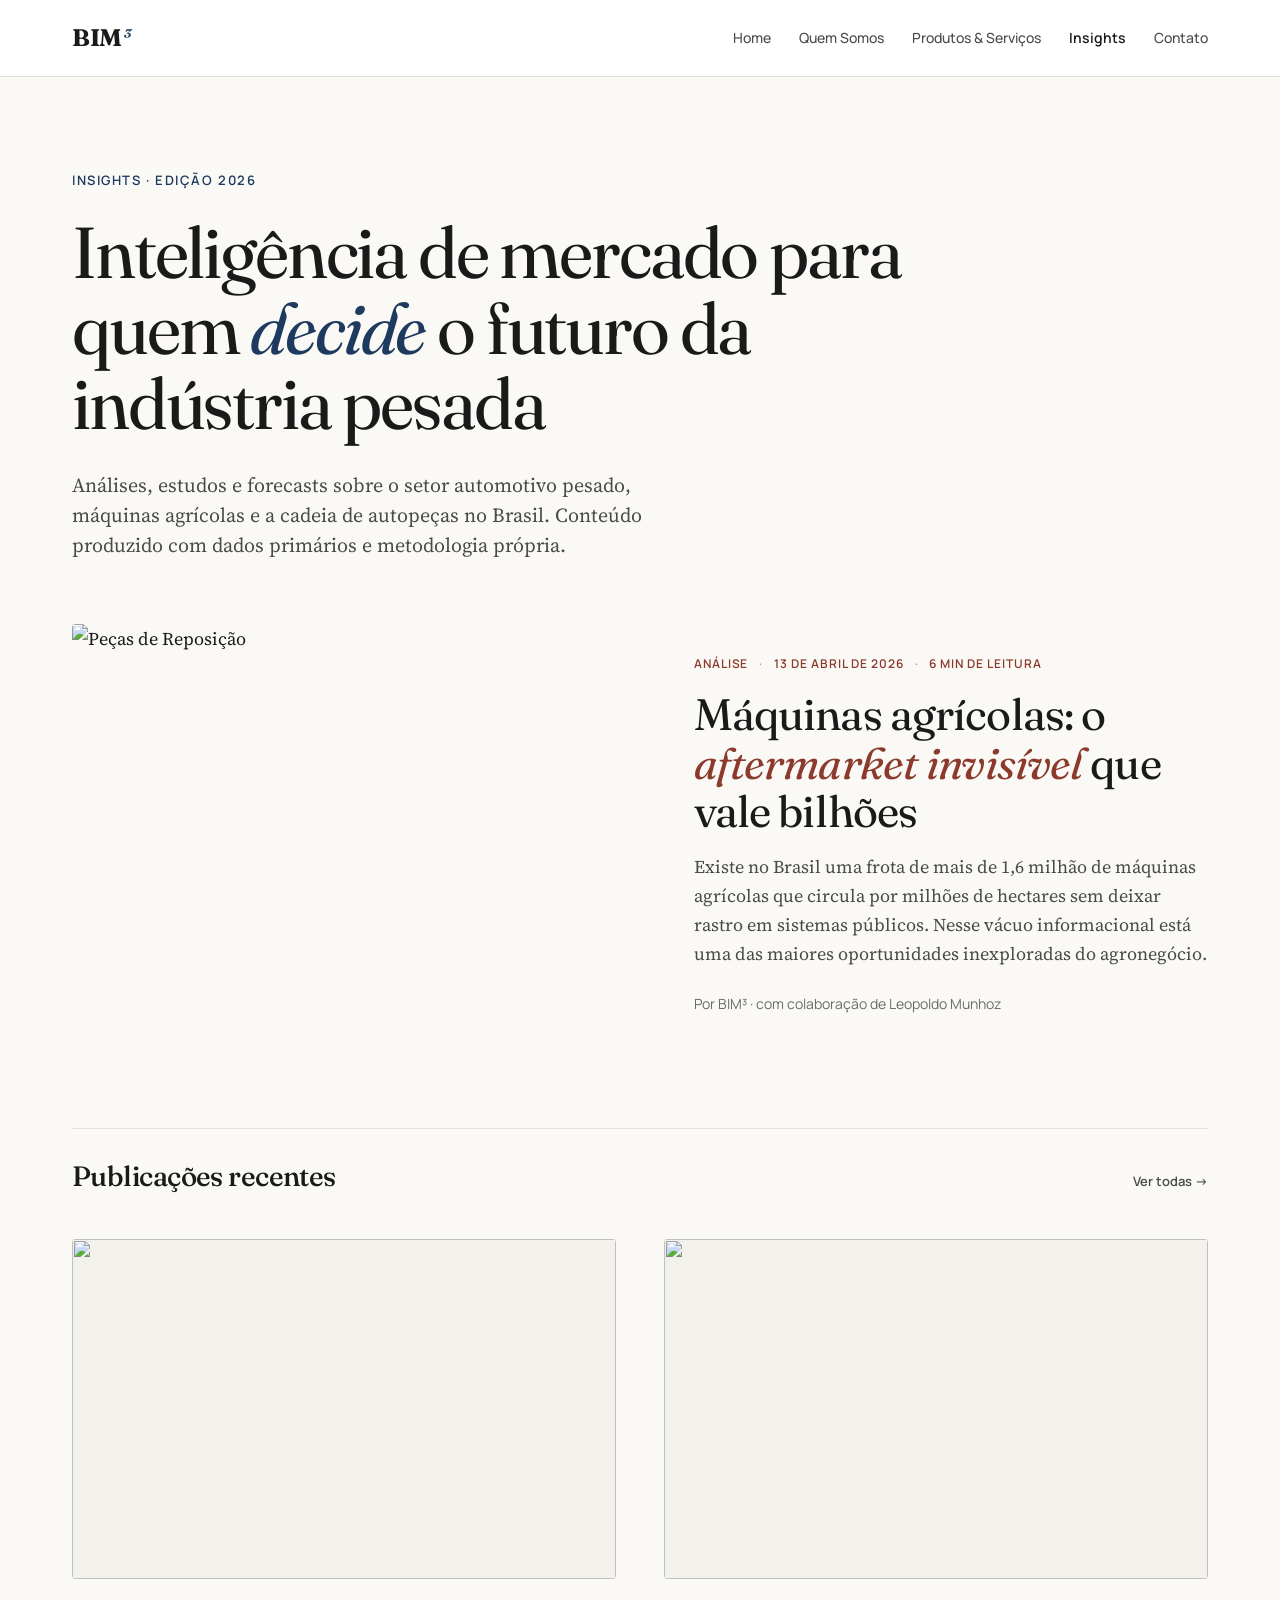
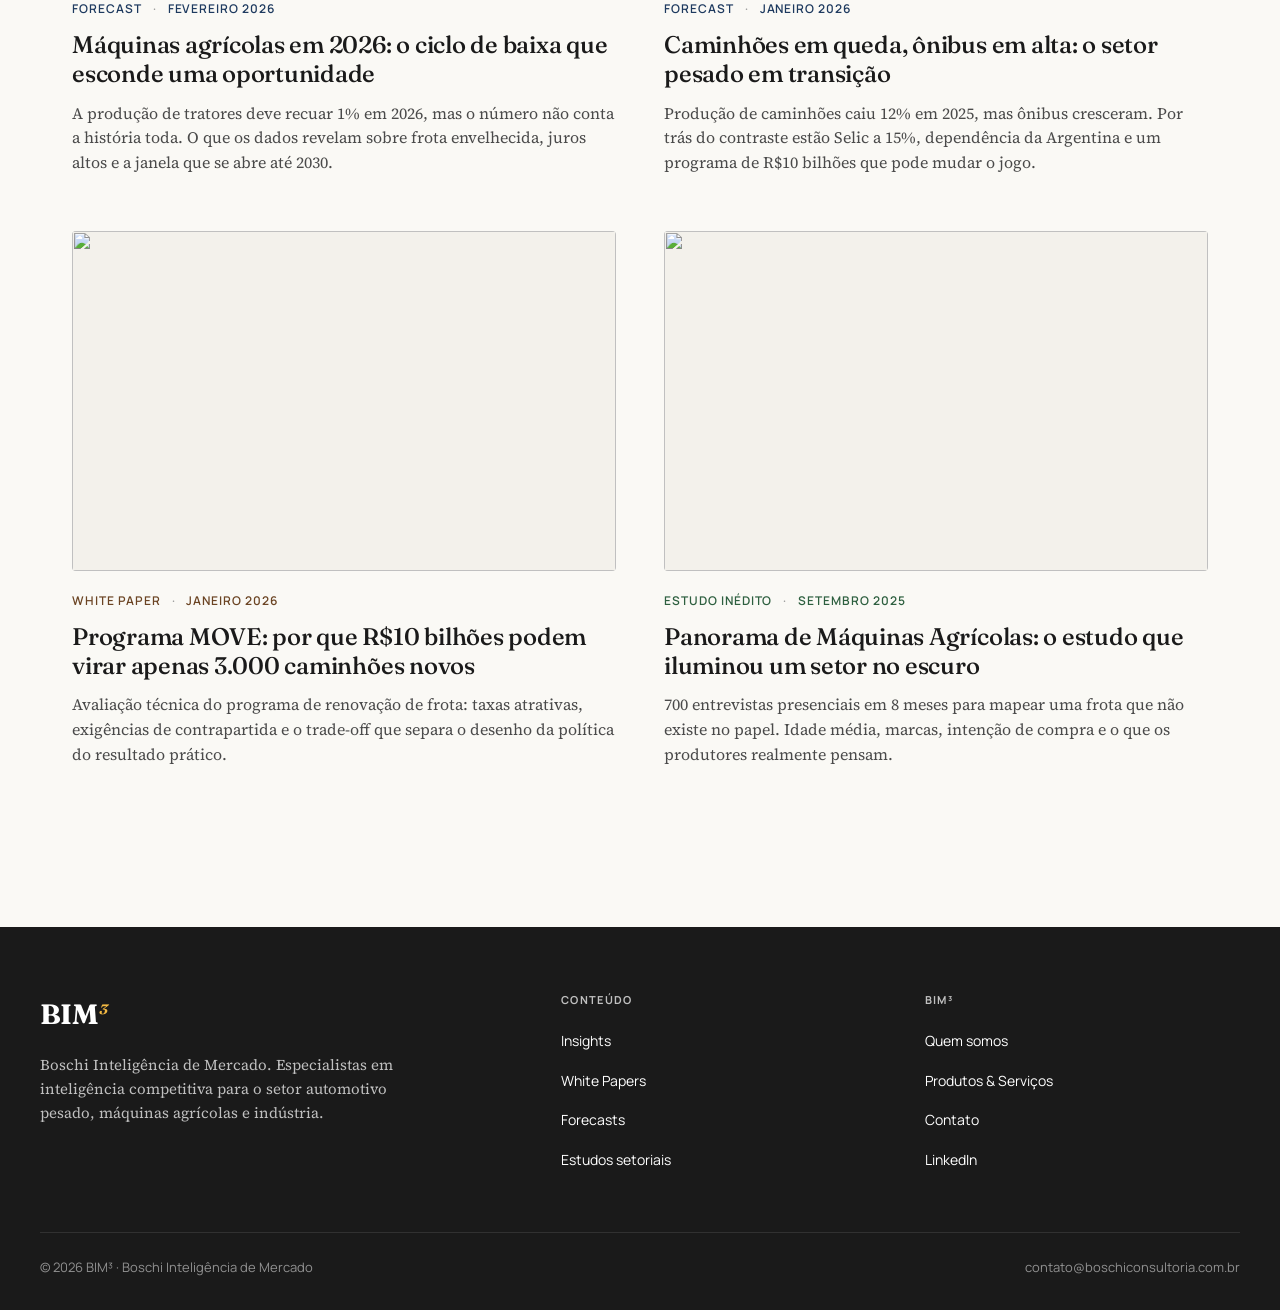
==== commit f5d60704: "Add files via upload" ====
--- a/index.html
+++ b/index.html
@@ -1,484 +1,157 @@
 <!DOCTYPE html>
 <html lang="pt-BR">
 <head>
-  <meta charset="UTF-8" />
-  <meta name="viewport" content="width=device-width, initial-scale=1.0" />
-  <meta name="description" content="Faça download de White Papers e estudos de caso que são referência para o mercado automotivo pesado." />
-  <title>Insights & White Papers – BIM³</title>
+  <meta charset="UTF-8">
+  <meta name="viewport" content="width=device-width, initial-scale=1.0">
+  <meta name="description" content="Inteligência de mercado, análises e estudos sobre a indústria automotiva pesada e o agronegócio brasileiro. Publicado pela BIM³ — Boschi Inteligência de Mercado.">
+  <title>Insights — BIM³ · Boschi Inteligência de Mercado</title>
 
-  <!-- Tailwind via CDN -->
-  <script src="https://cdn.tailwindcss.com"></script>
+  <link rel="preconnect" href="https://fonts.googleapis.com">
+  <link rel="preconnect" href="https://fonts.gstatic.com" crossorigin>
+  <link href="https://fonts.googleapis.com/css2?family=Fraunces:ital,opsz,wght@0,9..144,400;0,9..144,500;0,9..144,600;0,9..144,700;1,9..144,400;1,9..144,500&family=Source+Serif+4:ital,opsz,wght@0,8..60,300;0,8..60,400;0,8..60,600;1,8..60,400&family=Manrope:wght@400;500;600;700&display=swap" rel="stylesheet">
 
-  <!--
-    Fonte 'aller' (Adobe Fonts) é proprietária. Usamos 'Lato' como
-    substituta gratuita e visualmente próxima.
-  -->
-  <link rel="preconnect" href="https://fonts.googleapis.com" />
-  <link rel="preconnect" href="https://fonts.gstatic.com" crossorigin />
-  <link href="https://fonts.googleapis.com/css2?family=Lato:ital,wght@0,300;0,400;0,600;0,700;1,300&display=swap" rel="stylesheet" />
+  <link rel="stylesheet" href="./style.css">
+</head>
+<body>
 
-  <script>
-    tailwind.config = {
-      theme: {
-        extend: {
-          fontFamily: { sans: ['Lato', 'aller', 'system-ui', 'sans-serif'] },
-          colors: {
-            'bim-text':   '#333333',
-            'bim-h2':     '#3F3B44',
-            'bim-hero':   '#EEEEEE',
-            'bim-footer': '#EEEEEE',
-            'bim-social': '#69727D',
-          }
-        }
-      }
-    };
-  </script>
+<!-- HEADER -->
+<header class="site-header">
+  <div class="site-header-inner">
+    <a href="./index.html" class="site-logo">BIM<em>³</em></a>
+    <nav class="site-nav" id="site-nav">
+      <a href="#">Home</a>
+      <a href="#">Quem Somos</a>
+      <a href="#">Produtos & Serviços</a>
+      <a href="./index.html" class="active">Insights</a>
+      <a href="#">Contato</a>
+    </nav>
+    <button class="menu-toggle" id="menu-toggle" aria-label="Menu">
+      <svg width="24" height="24" viewBox="0 0 24 24" fill="none" stroke="currentColor" stroke-width="2"><path d="M4 6h16M4 12h16M4 18h16"/></svg>
+    </button>
+  </div>
+</header>
 
-  <style>
-    body { font-family: 'Lato', 'aller', sans-serif; -webkit-font-smoothing: antialiased; color: #333; }
+<!-- HERO -->
+<section class="home-hero">
+  <p class="home-eyebrow">Insights · Edição 2026</p>
+  <h1 class="home-title">
+    Inteligência de mercado para quem <em>decide</em> o futuro da indústria pesada
+  </h1>
+  <p class="home-subtitle">
+    Análises, estudos e forecasts sobre o setor automotivo pesado, máquinas agrícolas e a cadeia de autopeças no Brasil. Conteúdo produzido com dados primários e metodologia própria.
+  </p>
+</section>
 
-    /* Tipografia exata extraída do site original */
-    .typo-h1-hero    { font-size: 36px; font-weight: 300; line-height: 43.2px; letter-spacing: -0.5px; }
-    .typo-sub-hero   { font-size: 22px; font-weight: 300; line-height: 26.4px; letter-spacing: -0.5px; }
-    .typo-h2-section { font-size: 36px; font-weight: 600; line-height: 36px; }
-    .typo-card-title { font-size: 26px; font-weight: 300; line-height: 31.2px; letter-spacing: -0.5px; }
-    .typo-nav-header { font-size: 13px; font-weight: 300; line-height: 20px; letter-spacing: -0.1px; text-transform: uppercase; }
-    .typo-nav-footer { font-size: 16px; font-weight: 400; line-height: 20px; text-transform: uppercase; }
+<!-- FEATURED POST -->
+<section class="featured-post">
+  <a href="./post-aftermarket-invisivel.html" class="featured-post-link">
+    <div class="featured-post-image">
+      <img src="https://bim3.com.br/wp-content/uploads/2026/04/Img-bim.jpg" alt="Peças de Reposição">
+    </div>
+    <div>
+      <p class="featured-post-meta">Análise <span class="dot">·</span> 13 de abril de 2026 <span class="dot">·</span> 6 min de leitura</p>
+      <h2>Máquinas agrícolas: o <em>aftermarket invisível</em> que vale bilhões</h2>
+      <p class="featured-post-excerpt">
+        Existe no Brasil uma frota de mais de 1,6 milhão de máquinas agrícolas que circula por milhões de hectares sem deixar rastro em sistemas públicos. Nesse vácuo informacional está uma das maiores oportunidades inexploradas do agronegócio.
+      </p>
+      <p class="featured-post-author">Por BIM³ · com colaboração de Leopoldo Munhoz</p>
+    </div>
+  </a>
+</section>
 
-    /* Hero */
-    .hero { background-color: #000; min-height: 65vh; position: relative; isolation: isolate; }
-    .hero::before {
-      content: ""; position: absolute; inset: 0;
-      background-image: url("https://bim3.com.br/wp-content/uploads/2025/07/pawel-czerwinski-ve-UaSZQtqk-unsplash-scaled.jpg");
-      background-size: cover; background-position: center;
-      opacity: 0.5; z-index: -1; pointer-events: none;
-    }
+<!-- POSTS GRID -->
+<section class="posts-section">
+  <div class="section-header">
+    <h3 class="section-title">Publicações recentes</h3>
+    <a href="#" class="section-link">Ver todas →</a>
+  </div>
 
-    /* Card */
-    .card-shadow { box-shadow: 0 0 10px rgba(0,0,0,0.15); }
-    .card-btn { transition: transform .25s ease, box-shadow .25s ease; cursor: pointer; }
-    .card-btn:hover { transform: translateY(-2px); box-shadow: 0 6px 20px rgba(0,0,0,0.18); }
+  <div class="posts-grid">
 
-    /* Indicador "Ler estudo" no hover */
-    .card-overlay {
-      position: absolute; inset: 0;
-      background: rgba(0,86,179,0.85);
-      color: white;
-      display: flex; align-items: center; justify-content: center;
-      flex-direction: column; gap: 8px;
-      opacity: 0; transition: opacity .25s ease;
-      pointer-events: none;
-    }
-    .card-btn:hover .card-overlay { opacity: 1; }
+    <a href="./post-forecast-maquinas-agricolas.html" class="post-card">
+      <div class="post-card-image">
+        <img src="https://bim3.com.br/wp-content/uploads/2026/02/Market-insight.jpg" alt="">
+      </div>
+      <p class="post-card-meta cat-forecast">Forecast <span class="dot">·</span> Fevereiro 2026</p>
+      <h3 class="post-card-title">Máquinas agrícolas em 2026: o ciclo de baixa que esconde uma oportunidade</h3>
+      <p class="post-card-excerpt">
+        A produção de tratores deve recuar 1% em 2026, mas o número não conta a história toda. O que os dados revelam sobre frota envelhecida, juros altos e a janela que se abre até 2030.
+      </p>
+    </a>
 
-    @media (max-width: 767px) {
-      .hero { min-height: 50vh; }
-      .typo-h1-hero    { font-size: 28px; line-height: 1.2; }
-      .typo-sub-hero   { font-size: 18px; }
-      .typo-h2-section { font-size: 28px; }
-      .typo-card-title { font-size: 20px; line-height: 1.3; }
-    }
+    <a href="./post-forecast-truck-bus.html" class="post-card">
+      <div class="post-card-image">
+        <img src="https://bim3.com.br/wp-content/uploads/2026/02/Truck-bus.jpg" alt="">
+      </div>
+      <p class="post-card-meta cat-forecast">Forecast <span class="dot">·</span> Janeiro 2026</p>
+      <h3 class="post-card-title">Caminhões em queda, ônibus em alta: o setor pesado em transição</h3>
+      <p class="post-card-excerpt">
+        Produção de caminhões caiu 12% em 2025, mas ônibus cresceram. Por trás do contraste estão Selic a 15%, dependência da Argentina e um programa de R$10 bilhões que pode mudar o jogo.
+      </p>
+    </a>
 
-    /* ============= MODAL DO LEITOR DE PDF ============= */
-    #pdf-modal {
-      position: fixed; inset: 0; z-index: 1000;
-      background: rgba(0,0,0,0.85);
-      display: none;
-      flex-direction: column;
-      animation: fadeIn .2s ease;
-    }
-    #pdf-modal.active { display: flex; }
-    @keyframes fadeIn { from { opacity: 0 } to { opacity: 1 } }
+    <a href="./post-programa-move.html" class="post-card">
+      <div class="post-card-image">
+        <img src="https://bim3.com.br/wp-content/uploads/2026/02/white-paper.jpg" alt="">
+      </div>
+      <p class="post-card-meta cat-paper">White Paper <span class="dot">·</span> Janeiro 2026</p>
+      <h3 class="post-card-title">Programa MOVE: por que R$10 bilhões podem virar apenas 3.000 caminhões novos</h3>
+      <p class="post-card-excerpt">
+        Avaliação técnica do programa de renovação de frota: taxas atrativas, exigências de contrapartida e o trade-off que separa o desenho da política do resultado prático.
+      </p>
+    </a>
 
-    #pdf-modal-header {
-      background: #1a1a1a; color: white;
-      padding: 12px 20px;
-      display: flex; align-items: center; justify-content: space-between;
-      gap: 12px; flex-wrap: wrap;
-      border-bottom: 1px solid rgba(255,255,255,0.1);
-    }
-    #pdf-modal-title {
-      font-size: 14px; font-weight: 600;
-      flex: 1; min-width: 0;
-      overflow: hidden; text-overflow: ellipsis; white-space: nowrap;
-    }
-    .pdf-modal-actions { display: flex; gap: 8px; flex-shrink: 0; }
-    .pdf-btn {
-      display: inline-flex; align-items: center; gap: 6px;
-      padding: 8px 14px;
-      background: rgba(255,255,255,0.1);
-      color: white; text-decoration: none;
-      border-radius: 4px; border: 1px solid rgba(255,255,255,0.15);
-      font-size: 13px; font-weight: 500;
-      cursor: pointer; transition: background .15s ease;
-      white-space: nowrap;
-    }
-    .pdf-btn:hover { background: rgba(255,255,255,0.2); }
-    .pdf-btn-close { background: rgba(220,38,38,0.2); border-color: rgba(220,38,38,0.4); }
-    .pdf-btn-close:hover { background: rgba(220,38,38,0.4); }
+    <a href="./post-panorama-maquinas.html" class="post-card">
+      <div class="post-card-image">
+        <img src="https://bim3.com.br/wp-content/uploads/2025/09/PANORAMA-DE-MAQUINAS-AGRICOLAS-NO-BRASIL.jpg" alt="">
+      </div>
+      <p class="post-card-meta cat-estudo">Estudo Inédito <span class="dot">·</span> Setembro 2025</p>
+      <h3 class="post-card-title">Panorama de Máquinas Agrícolas: o estudo que iluminou um setor no escuro</h3>
+      <p class="post-card-excerpt">
+        700 entrevistas presenciais em 8 meses para mapear uma frota que não existe no papel. Idade média, marcas, intenção de compra e o que os produtores realmente pensam.
+      </p>
+    </a>
 
-    #pdf-modal-body { flex: 1; position: relative; background: #525659; min-height: 0; }
-    #pdf-iframe { width: 100%; height: 100%; border: 0; display: block; }
+  </div>
+</section>
 
-    #pdf-loading {
-      position: absolute; inset: 0;
-      display: flex; align-items: center; justify-content: center;
-      color: white; font-size: 14px;
-      flex-direction: column; gap: 12px;
-    }
-    .spinner {
-      width: 36px; height: 36px;
-      border: 3px solid rgba(255,255,255,0.2);
-      border-top-color: white;
-      border-radius: 50%;
-      animation: spin .8s linear infinite;
-    }
-    @keyframes spin { to { transform: rotate(360deg) } }
-
-    /* Fallback iOS: Safari mobile não renderiza PDFs em iframe */
-    #pdf-ios-fallback {
-      position: absolute; inset: 0;
-      display: none;
-      flex-direction: column; align-items: center; justify-content: center;
-      gap: 20px; padding: 30px; text-align: center; color: white;
-    }
-    #pdf-ios-fallback h3 { font-size: 18px; font-weight: 600; }
-    #pdf-ios-fallback p { font-size: 14px; opacity: 0.85; max-width: 400px; }
-    .pdf-btn-large {
-      display: inline-flex; align-items: center; gap: 8px;
-      padding: 14px 28px;
-      background: #0056B3; color: white; text-decoration: none;
-      border-radius: 6px; font-size: 16px; font-weight: 600;
-    }
-
-    @media (max-width: 600px) {
-      #pdf-modal-header { padding: 10px 12px; gap: 8px; }
-      #pdf-modal-title { font-size: 12px; }
-      .pdf-btn { padding: 6px 10px; font-size: 12px; }
-      .pdf-btn span.label { display: none; } /* só ícone em mobile */
-    }
-  </style>
-</head>
-
-<body class="bg-white">
-
-  <!-- ============== HEADER ============== -->
-  <header class="bg-white">
-    <div class="max-w-[1200px] mx-auto px-5 lg:px-10 flex items-center justify-between" style="min-height:140px;">
-      <a href="#" aria-label="BIM³">
-        <img src="https://bim3.com.br/wp-content/uploads/2025/06/bim-horizontal-k.png"
-             alt="BIM³" width="170" height="68" class="block h-auto w-[170px]" />
-      </a>
-
-      <nav class="hidden md:flex items-center gap-8 typo-nav-header">
-        <a href="#" class="text-black hover:opacity-60 transition-opacity">Home</a>
-        <a href="#" class="text-black hover:opacity-60 transition-opacity">Quem Somos</a>
-        <a href="#" class="text-black hover:opacity-60 transition-opacity">Produtos e Serviços</a>
-        <a href="#" class="text-black hover:opacity-60 transition-opacity">Artigos e Imprensa</a>
-        <a href="#" class="text-black hover:opacity-60 transition-opacity">Contato</a>
-      </nav>
-
-      <button id="menu-btn" class="md:hidden p-2" aria-label="Menu">
-        <svg width="28" height="28" fill="none" viewBox="0 0 24 24" stroke="black">
-          <path stroke-linecap="round" stroke-linejoin="round" stroke-width="2" d="M4 6h16M4 12h16M4 18h16"/>
-        </svg>
-      </button>
+<!-- FOOTER -->
+<footer class="site-footer">
+  <div class="site-footer-inner">
+    <div class="footer-brand">
+      <a href="./index.html" class="site-logo">BIM<em>³</em></a>
+      <p>Boschi Inteligência de Mercado. Especialistas em inteligência competitiva para o setor automotivo pesado, máquinas agrícolas e indústria.</p>
     </div>
-
-    <nav id="mobile-menu" class="hidden md:hidden flex-col bg-white border-t border-gray-100 px-5 py-4 gap-2 typo-nav-header">
-      <a href="#" class="text-black py-2">Home</a>
-      <a href="#" class="text-black py-2">Quem Somos</a>
-      <a href="#" class="text-black py-2">Produtos e Serviços</a>
-      <a href="#" class="text-black py-2">Artigos e Imprensa</a>
-      <a href="#" class="text-black py-2">Contato</a>
-    </nav>
-  </header>
-
-  <!-- ============== HERO ============== -->
-  <section class="hero flex flex-col justify-center">
-    <div class="max-w-[1200px] mx-auto px-5 lg:px-10 w-full">
-      <div class="max-w-[640px]">
-        <p class="typo-h1-hero text-bim-hero mb-12">
-          Faça download de <em class="italic font-light">White Papers</em> e estudos de caso que são referência para o mercado automotivo pesado.
-        </p>
-        <p class="typo-sub-hero text-bim-hero">Estudos completos para download.</p>
-      </div>
+    <div class="footer-col">
+      <h5>Conteúdo</h5>
+      <ul>
+        <li><a href="#">Insights</a></li>
+        <li><a href="#">White Papers</a></li>
+        <li><a href="#">Forecasts</a></li>
+        <li><a href="#">Estudos setoriais</a></li>
+      </ul>
     </div>
-  </section>
-
-  <!-- ============== WHITE PAPERS GRID ============== -->
-  <section class="bg-white py-14 md:py-16">
-    <div class="max-w-[1200px] mx-auto px-5 lg:px-10">
-      <h2 class="typo-h2-section text-bim-h2 mb-12">White Papers</h2>
-
-      <div class="flex flex-row flex-wrap gap-5">
-
-        <!-- Card 1 -->
-        <article class="w-full md:w-[calc(50%-10px)] flex flex-col gap-3">
-          <p class="typo-card-title text-bim-h2">Forecast Maquinas Agrícolas</p>
-          <button type="button"
-                  class="card-btn relative card-shadow p-[30px] bg-white border-0 text-left w-full"
-                  onclick="openPdfViewer('./assets/pdfs/MKT-INSIGHT-FORECAST_2026_2030-Rev_Feb26.pdf', 'Market Insight & Forecast — Máquinas Agrícolas')">
-            <img src="https://bim3.com.br/wp-content/uploads/2026/02/Market-insight.jpg"
-                 alt="Market Insight & Forecast - Máquinas Agrícolas"
-                 width="600" height="450" class="w-full h-auto block" />
-            <span class="card-overlay">
-              <svg width="40" height="40" viewBox="0 0 24 24" fill="none" stroke="currentColor" stroke-width="1.5">
-                <path stroke-linecap="round" stroke-linejoin="round" d="M2.036 12.322a1.012 1.012 0 0 1 0-.639C3.423 7.51 7.36 4.5 12 4.5c4.638 0 8.573 3.007 9.963 7.178.07.207.07.431 0 .639C20.577 16.49 16.64 19.5 12 19.5c-4.638 0-8.573-3.007-9.963-7.178Z"/>
-                <path stroke-linecap="round" stroke-linejoin="round" d="M15 12a3 3 0 1 1-6 0 3 3 0 0 1 6 0Z"/>
-              </svg>
-              <span class="font-semibold uppercase tracking-wider text-sm">Ler estudo</span>
-            </span>
-          </button>
-        </article>
-
-        <!-- Card 2 -->
-        <article class="w-full md:w-[calc(50%-10px)] flex flex-col gap-3">
-          <p class="typo-card-title text-bim-h2">Forecast Caminhões e Ônibus</p>
-          <button type="button"
-                  class="card-btn relative card-shadow p-[30px] bg-white border-0 text-left w-full"
-                  onclick="openPdfViewer('./assets/pdfs/MKT-INSIGHT-FORECAST_2026_2030-Rev_Jan_26.pdf', '[BIM]³ - Truck & Bus Forecast 2026')">
-            <img src="https://bim3.com.br/wp-content/uploads/2026/02/Truck-bus.jpg"
-                 alt="[BIM]³ - Truck & Bus Forecast 2026"
-                 width="600" height="450" class="w-full h-auto block" />
-            <span class="card-overlay">
-              <svg width="40" height="40" viewBox="0 0 24 24" fill="none" stroke="currentColor" stroke-width="1.5">
-                <path stroke-linecap="round" stroke-linejoin="round" d="M2.036 12.322a1.012 1.012 0 0 1 0-.639C3.423 7.51 7.36 4.5 12 4.5c4.638 0 8.573 3.007 9.963 7.178.07.207.07.431 0 .639C20.577 16.49 16.64 19.5 12 19.5c-4.638 0-8.573-3.007-9.963-7.178Z"/>
-                <path stroke-linecap="round" stroke-linejoin="round" d="M15 12a3 3 0 1 1-6 0 3 3 0 0 1 6 0Z"/>
-              </svg>
-              <span class="font-semibold uppercase tracking-wider text-sm">Ler estudo</span>
-            </span>
-          </button>
-        </article>
-
-        <!-- Card 3 -->
-        <article class="w-full md:w-[calc(50%-10px)] flex flex-col gap-3">
-          <p class="typo-card-title text-bim-h2">White Paper Move Brasil</p>
-          <button type="button"
-                  class="card-btn relative card-shadow p-[30px] bg-white border-0 text-left w-full"
-                  onclick="openPdfViewer('./assets/pdfs/PAPER_Racional_Move_white_paper.pdf', 'PAPER: Racional MOVE — Avaliação Técnica')">
-            <img src="https://bim3.com.br/wp-content/uploads/2026/02/white-paper.jpg"
-                 alt="White Paper Move Brasil"
-                 width="600" height="450" class="w-full h-auto block" loading="lazy" />
-            <span class="card-overlay">
-              <svg width="40" height="40" viewBox="0 0 24 24" fill="none" stroke="currentColor" stroke-width="1.5">
-                <path stroke-linecap="round" stroke-linejoin="round" d="M2.036 12.322a1.012 1.012 0 0 1 0-.639C3.423 7.51 7.36 4.5 12 4.5c4.638 0 8.573 3.007 9.963 7.178.07.207.07.431 0 .639C20.577 16.49 16.64 19.5 12 19.5c-4.638 0-8.573-3.007-9.963-7.178Z"/>
-                <path stroke-linecap="round" stroke-linejoin="round" d="M15 12a3 3 0 1 1-6 0 3 3 0 0 1 6 0Z"/>
-              </svg>
-              <span class="font-semibold uppercase tracking-wider text-sm">Ler estudo</span>
-            </span>
-          </button>
-        </article>
-
-        <!-- Card 4 -->
-        <article class="w-full md:w-[calc(50%-10px)] flex flex-col gap-3">
-          <p class="typo-card-title text-bim-h2">Máquinas Agrícolas: Peças de Reposição – Mercado Carente e Lucrativo</p>
-          <button type="button"
-                  class="card-btn relative card-shadow p-[30px] bg-white border-0 text-left w-full"
-                  onclick="openPdfViewer('./assets/pdfs/O-Aftermarket-Invisivel-1o_-Artigo-BIM.pdf', 'O Aftermarket Invisível — Peças de Reposição para Máquinas Agrícolas')">
-            <img src="https://bim3.com.br/wp-content/uploads/2026/04/Img-bim.jpg"
-                 alt="Peças de Reposição - Mercado Carente e Lucrativo"
-                 width="600" height="450" class="w-full h-auto block" loading="lazy" />
-            <span class="card-overlay">
-              <svg width="40" height="40" viewBox="0 0 24 24" fill="none" stroke="currentColor" stroke-width="1.5">
-                <path stroke-linecap="round" stroke-linejoin="round" d="M2.036 12.322a1.012 1.012 0 0 1 0-.639C3.423 7.51 7.36 4.5 12 4.5c4.638 0 8.573 3.007 9.963 7.178.07.207.07.431 0 .639C20.577 16.49 16.64 19.5 12 19.5c-4.638 0-8.573-3.007-9.963-7.178Z"/>
-                <path stroke-linecap="round" stroke-linejoin="round" d="M15 12a3 3 0 1 1-6 0 3 3 0 0 1 6 0Z"/>
-              </svg>
-              <span class="font-semibold uppercase tracking-wider text-sm">Ler estudo</span>
-            </span>
-          </button>
-        </article>
-
-        <!-- Card 5 -->
-        <article class="w-full md:w-[calc(50%-10px)] flex flex-col gap-3">
-          <p class="typo-card-title text-bim-h2">Panorama de Máquinas Agrícolas no Brasil</p>
-          <button type="button"
-                  class="card-btn relative card-shadow p-[30px] bg-white border-0 text-left w-full"
-                  onclick="openPdfViewer('./assets/pdfs/PANORAMA-DE-MAQUINAS-AGRICOLAS-NO-BRASIL-APRESENTACAO_White_Paper_revisado.pdf', 'Panorama de Máquinas Agrícolas no Brasil')">
-            <img src="https://bim3.com.br/wp-content/uploads/2025/09/PANORAMA-DE-MAQUINAS-AGRICOLAS-NO-BRASIL.jpg"
-                 alt="Panorama de Máquinas Agrícolas no Brasil"
-                 width="600" height="450" class="w-full h-auto block" loading="lazy" />
-            <span class="card-overlay">
-              <svg width="40" height="40" viewBox="0 0 24 24" fill="none" stroke="currentColor" stroke-width="1.5">
-                <path stroke-linecap="round" stroke-linejoin="round" d="M2.036 12.322a1.012 1.012 0 0 1 0-.639C3.423 7.51 7.36 4.5 12 4.5c4.638 0 8.573 3.007 9.963 7.178.07.207.07.431 0 .639C20.577 16.49 16.64 19.5 12 19.5c-4.638 0-8.573-3.007-9.963-7.178Z"/>
-                <path stroke-linecap="round" stroke-linejoin="round" d="M15 12a3 3 0 1 1-6 0 3 3 0 0 1 6 0Z"/>
-              </svg>
-              <span class="font-semibold uppercase tracking-wider text-sm">Ler estudo</span>
-            </span>
-          </button>
-        </article>
-
-      </div>
-    </div>
-  </section>
-
-  <!-- ============== FOOTER ============== -->
-  <footer class="bg-black text-bim-footer">
-    <div class="max-w-[1200px] mx-auto px-5 lg:px-10 py-16">
-      <div class="grid grid-cols-1 md:grid-cols-3 gap-10 items-start">
-        <div>
-          <img src="https://bim3.com.br/wp-content/uploads/2025/06/bim3-white-1-712x1024.png"
-               alt="BIM³" width="97" height="139" class="w-[97px] h-auto" />
-        </div>
-
-        <nav class="flex flex-col space-y-3 typo-nav-footer">
-          <a href="#" class="text-bim-footer hover:opacity-70 transition-opacity">Home</a>
-          <a href="#" class="text-bim-footer hover:opacity-70 transition-opacity">Quem Somos</a>
-          <a href="#" class="text-bim-footer hover:opacity-70 transition-opacity">Produtos e Serviços</a>
-          <a href="#" class="text-bim-footer hover:opacity-70 transition-opacity">Artigos e Imprensa</a>
-          <a href="#" class="text-bim-footer hover:opacity-70 transition-opacity">Contato</a>
-        </nav>
-
-        <div class="flex flex-col md:items-end">
-          <p class="typo-nav-footer mb-5">Siga-nos nas redes sociais</p>
-          <div class="flex gap-3">
-            <a href="https://www.instagram.com/boschiconsultoria/" target="_blank" rel="noopener" aria-label="Instagram"
-               class="w-12 h-12 flex items-center justify-center bg-black text-bim-social hover:text-white transition-colors">
-              <svg width="22" height="22" viewBox="0 0 448 512" fill="currentColor">
-                <path d="M224.1 141c-63.6 0-114.9 51.3-114.9 114.9s51.3 114.9 114.9 114.9S339 319.5 339 255.9 287.7 141 224.1 141zm0 189.6c-41.1 0-74.7-33.5-74.7-74.7s33.5-74.7 74.7-74.7 74.7 33.5 74.7 74.7-33.6 74.7-74.7 74.7zm146.4-194.3c0 14.9-12 26.8-26.8 26.8-14.9 0-26.8-12-26.8-26.8s12-26.8 26.8-26.8 26.8 12 26.8 26.8zm76.1 27.2c-1.7-35.9-9.9-67.7-36.2-93.9-26.2-26.2-58-34.4-93.9-36.2-37-2.1-147.9-2.1-184.9 0-35.8 1.7-67.6 9.9-93.9 36.1s-34.4 58-36.2 93.9c-2.1 37-2.1 147.9 0 184.9 1.7 35.9 9.9 67.7 36.2 93.9s58 34.4 93.9 36.2c37 2.1 147.9 2.1 184.9 0 35.9-1.7 67.7-9.9 93.9-36.2 26.2-26.2 34.4-58 36.2-93.9 2.1-37 2.1-147.8 0-184.8zM398.8 388c-7.8 19.6-22.9 34.7-42.6 42.6-29.5 11.7-99.5 9-132.1 9s-102.7 2.6-132.1-9c-19.6-7.8-34.7-22.9-42.6-42.6-11.7-29.5-9-99.5-9-132.1s-2.6-102.7 9-132.1c7.8-19.6 22.9-34.7 42.6-42.6 29.5-11.7 99.5-9 132.1-9s102.7-2.6 132.1 9c19.6 7.8 34.7 22.9 42.6 42.6 11.7 29.5 9 99.5 9 132.1s2.7 102.7-9 132.1z"/>
-              </svg>
-            </a>
-            <a href="https://www.linkedin.com/company/bim3/" target="_blank" rel="noopener" aria-label="LinkedIn"
-               class="w-12 h-12 flex items-center justify-center bg-black text-bim-social hover:text-white transition-colors">
-              <svg width="22" height="22" viewBox="0 0 448 512" fill="currentColor">
-                <path d="M416 32H31.9C14.3 32 0 46.5 0 64.3v383.4C0 465.5 14.3 480 31.9 480H416c17.6 0 32-14.5 32-32.3V64.3c0-17.8-14.4-32.3-32-32.3zM135.4 416H69V202.2h66.5V416zm-33.2-243c-21.3 0-38.5-17.3-38.5-38.5S80.9 96 102.2 96c21.2 0 38.5 17.3 38.5 38.5 0 21.3-17.2 38.5-38.5 38.5zm282.1 243h-66.4V312c0-24.8-.5-56.7-34.5-56.7-34.6 0-39.9 27-39.9 54.9V416h-66.4V202.2h63.7v29.2h.9c8.9-16.8 30.6-34.5 62.9-34.5 67.2 0 79.7 44.3 79.7 101.9V416z"/>
-              </svg>
-            </a>
-          </div>
-        </div>
-      </div>
-
-      <div class="mt-14 pt-6 border-t border-white/10 flex flex-col md:flex-row md:justify-between md:items-center gap-4">
-        <p class="text-center md:text-left text-sm" style="color:#EEEEEE;opacity:0.7">
-          © 2026 BIM³ – Todos os direitos reservados.
-        </p>
-        <a href="http://www.gingerpages.com.br" target="_blank" rel="noopener" class="hover:opacity-100 opacity-70 transition-opacity self-center md:self-auto">
-          <img src="https://bim3.com.br/wp-content/uploads/2025/06/logo-gingerpagesW.png"
-               alt="gingerpages" width="100" class="h-auto" />
-        </a>
-      </div>
-    </div>
-  </footer>
-
-  <!-- ============== MODAL DO LEITOR DE PDF ============== -->
-  <div id="pdf-modal" role="dialog" aria-modal="true" aria-labelledby="pdf-modal-title">
-    <div id="pdf-modal-header">
-      <span id="pdf-modal-title">Visualizar PDF</span>
-      <div class="pdf-modal-actions">
-        <a id="pdf-download-btn" class="pdf-btn" href="#" download title="Baixar PDF">
-          <svg width="16" height="16" viewBox="0 0 24 24" fill="none" stroke="currentColor" stroke-width="2">
-            <path stroke-linecap="round" stroke-linejoin="round" d="M3 16.5v2.25A2.25 2.25 0 0 0 5.25 21h13.5A2.25 2.25 0 0 0 21 18.75V16.5M16.5 12 12 16.5m0 0L7.5 12m4.5 4.5V3"/>
-          </svg>
-          <span class="label">Baixar</span>
-        </a>
-        <a id="pdf-newtab-btn" class="pdf-btn" href="#" target="_blank" rel="noopener" title="Abrir em nova aba">
-          <svg width="16" height="16" viewBox="0 0 24 24" fill="none" stroke="currentColor" stroke-width="2">
-            <path stroke-linecap="round" stroke-linejoin="round" d="M13.5 6H5.25A2.25 2.25 0 0 0 3 8.25v10.5A2.25 2.25 0 0 0 5.25 21h10.5A2.25 2.25 0 0 0 18 18.75V10.5m-10.5 6L21 3m0 0h-5.25M21 3v5.25"/>
-          </svg>
-          <span class="label">Nova aba</span>
-        </a>
-        <button type="button" class="pdf-btn pdf-btn-close" onclick="closePdfViewer()" title="Fechar (ESC)">
-          <svg width="16" height="16" viewBox="0 0 24 24" fill="none" stroke="currentColor" stroke-width="2.5">
-            <path stroke-linecap="round" stroke-linejoin="round" d="M6 18 18 6M6 6l12 12"/>
-          </svg>
-          <span class="label">Fechar</span>
-        </button>
-      </div>
-    </div>
-
-    <div id="pdf-modal-body">
-      <div id="pdf-loading">
-        <div class="spinner"></div>
-        <span>Carregando PDF…</span>
-      </div>
-      <iframe id="pdf-iframe" title="Visualizador de PDF" src="about:blank"></iframe>
-
-      <!-- Fallback iOS: Safari mobile não renderiza PDFs em iframe -->
-      <div id="pdf-ios-fallback">
-        <svg width="60" height="60" viewBox="0 0 24 24" fill="none" stroke="currentColor" stroke-width="1.5">
-          <path stroke-linecap="round" stroke-linejoin="round" d="M19.5 14.25v-2.625a3.375 3.375 0 0 0-3.375-3.375h-1.5A1.125 1.125 0 0 1 13.5 7.125v-1.5a3.375 3.375 0 0 0-3.375-3.375H8.25m0 12.75h7.5m-7.5 3H12M10.5 2.25H5.625c-.621 0-1.125.504-1.125 1.125v17.25c0 .621.504 1.125 1.125 1.125h12.75c.621 0 1.125-.504 1.125-1.125V11.25a9 9 0 0 0-9-9Z"/>
-        </svg>
-        <h3>Para visualizar este PDF no iOS</h3>
-        <p>O Safari no iPhone/iPad não exibe PDFs incorporados na página. Toque no botão abaixo para abrir o documento:</p>
-        <a id="pdf-ios-open-btn" class="pdf-btn-large" href="#" target="_blank" rel="noopener">
-          <svg width="20" height="20" viewBox="0 0 24 24" fill="none" stroke="currentColor" stroke-width="2">
-            <path stroke-linecap="round" stroke-linejoin="round" d="M13.5 6H5.25A2.25 2.25 0 0 0 3 8.25v10.5A2.25 2.25 0 0 0 5.25 21h10.5A2.25 2.25 0 0 0 18 18.75V10.5m-10.5 6L21 3m0 0h-5.25M21 3v5.25"/>
-          </svg>
-          Abrir PDF
-        </a>
-      </div>
+    <div class="footer-col">
+      <h5>BIM³</h5>
+      <ul>
+        <li><a href="#">Quem somos</a></li>
+        <li><a href="#">Produtos & Serviços</a></li>
+        <li><a href="#">Contato</a></li>
+        <li><a href="https://www.linkedin.com/company/bim3/" target="_blank">LinkedIn</a></li>
+      </ul>
     </div>
   </div>
+  <div class="footer-bottom">
+    <span>© 2026 BIM³ · Boschi Inteligência de Mercado</span>
+    <span>contato@boschiconsultoria.com.br</span>
+  </div>
+</footer>
 
-  <!-- ============== JS ============== -->
-  <script>
-    // ===== Menu mobile =====
-    const menuBtn = document.getElementById('menu-btn');
-    const mobileMenu = document.getElementById('mobile-menu');
-    menuBtn.addEventListener('click', () => {
-      const isHidden = mobileMenu.classList.toggle('hidden');
-      mobileMenu.classList.toggle('flex', !isHidden);
-      menuBtn.setAttribute('aria-expanded', String(!isHidden));
-    });
+<script>
+  document.getElementById('menu-toggle').addEventListener('click', () => {
+    document.getElementById('site-nav').classList.toggle('open');
+  });
+</script>
 
-    // ===== Detecção de iOS =====
-    // Safari no iOS não renderiza PDFs em <iframe> (bug histórico documentado).
-    // Em iOS mostramos um fallback com botão "Abrir PDF" em vez do iframe quebrado.
-    const isIOS = /iPad|iPhone|iPod/.test(navigator.userAgent)
-                  || (navigator.platform === 'MacIntel' && navigator.maxTouchPoints > 1); // iPad iOS 13+
-
-    // ===== Modal de PDF =====
-    const modal       = document.getElementById('pdf-modal');
-    const modalTitle  = document.getElementById('pdf-modal-title');
-    const iframe      = document.getElementById('pdf-iframe');
-    const loading     = document.getElementById('pdf-loading');
-    const iosFallback = document.getElementById('pdf-ios-fallback');
-    const downloadBtn = document.getElementById('pdf-download-btn');
-    const newtabBtn   = document.getElementById('pdf-newtab-btn');
-    const iosOpenBtn  = document.getElementById('pdf-ios-open-btn');
-    let lastFocus = null;
-
-    function openPdfViewer(pdfUrl, title) {
-      lastFocus = document.activeElement;
-      modalTitle.textContent = title;
-      downloadBtn.href = pdfUrl;
-      newtabBtn.href   = pdfUrl;
-      iosOpenBtn.href  = pdfUrl;
-
-      if (isIOS) {
-        // iOS: pula o iframe e mostra direto o fallback
-        iframe.style.display = 'none';
-        loading.style.display = 'none';
-        iosFallback.style.display = 'flex';
-      } else {
-        // Desktop / Android: usa iframe normalmente
-        iframe.style.display = 'block';
-        iosFallback.style.display = 'none';
-        loading.style.display = 'flex';
-        iframe.src = pdfUrl;
-        iframe.onload = () => { loading.style.display = 'none'; };
-      }
-
-      modal.classList.add('active');
-      document.body.style.overflow = 'hidden'; // trava scroll do fundo
-    }
-
-    function closePdfViewer() {
-      modal.classList.remove('active');
-      iframe.src = 'about:blank'; // libera memória
-      document.body.style.overflow = '';
-      if (lastFocus) lastFocus.focus();
-    }
-
-    // ESC fecha o modal
-    document.addEventListener('keydown', (e) => {
-      if (e.key === 'Escape' && modal.classList.contains('active')) closePdfViewer();
-    });
-
-    // Click no overlay (fora do conteúdo) fecha o modal
-    modal.addEventListener('click', (e) => {
-      if (e.target === modal) closePdfViewer();
-    });
-  </script>
 </body>
 </html>
--- a/style.css
+++ b/style.css
@@ -0,0 +1,793 @@
+/* =====================================================
+   BIM³ — Blog editorial
+   Stack tipográfico: Fraunces (display) + Source Serif 4 (body) + Manrope (UI)
+   ===================================================== */
+
+:root {
+  --ink-1: #1a1a1a;
+  --ink-2: #4a4a4a;
+  --ink-3: #6b6b6b;
+  --ink-4: #9a9a9a;
+
+  --paper-1: #faf9f5;
+  --paper-2: #ffffff;
+  --paper-3: #f3f1eb;
+  --paper-border: #e5e2d8;
+
+  --cat-forecast: #1e3a5f;
+  --cat-analise:  #8b3a2c;
+  --cat-estudo:   #2d5f3f;
+  --cat-paper:    #6b4423;
+
+  --highlight: #f4b942;
+
+  --serif-display: 'Fraunces', Georgia, serif;
+  --serif-body:    'Source Serif 4', Georgia, serif;
+  --sans-ui:       'Manrope', system-ui, -apple-system, sans-serif;
+
+  --max-content: 1200px;
+  --max-body:    680px;
+}
+
+* { box-sizing: border-box; }
+
+html { -webkit-font-smoothing: antialiased; -moz-osx-font-smoothing: grayscale; }
+body {
+  margin: 0;
+  font-family: var(--serif-body);
+  font-size: 18px;
+  line-height: 1.65;
+  color: var(--ink-1);
+  background: var(--paper-1);
+}
+
+img { max-width: 100%; height: auto; display: block; }
+
+/* =====================================================
+   HEADER
+   ===================================================== */
+.site-header {
+  border-bottom: 1px solid var(--paper-border);
+  background: var(--paper-2);
+  position: sticky; top: 0; z-index: 50;
+  backdrop-filter: blur(10px);
+  background-color: rgba(255,255,255,0.92);
+}
+.site-header-inner {
+  max-width: var(--max-content);
+  margin: 0 auto;
+  padding: 18px 32px;
+  display: flex; align-items: center; justify-content: space-between;
+}
+.site-logo {
+  font-family: var(--serif-display);
+  font-weight: 700;
+  font-size: 24px;
+  letter-spacing: -0.02em;
+  color: var(--ink-1);
+  text-decoration: none;
+}
+.site-logo em {
+  font-style: italic;
+  font-weight: 500;
+  color: var(--cat-forecast);
+}
+.site-nav {
+  display: flex; gap: 28px;
+  font-family: var(--sans-ui);
+  font-size: 14px;
+  font-weight: 500;
+}
+.site-nav a {
+  color: var(--ink-2);
+  text-decoration: none;
+  transition: color .15s;
+}
+.site-nav a:hover, .site-nav a.active { color: var(--ink-1); }
+.site-nav a.active { font-weight: 600; }
+
+.menu-toggle {
+  display: none;
+  background: none; border: 0;
+  padding: 8px;
+  cursor: pointer;
+}
+
+@media (max-width: 768px) {
+  .site-header-inner { padding: 14px 20px; }
+  .site-nav {
+    display: none;
+    position: absolute;
+    top: 100%; left: 0; right: 0;
+    background: white;
+    flex-direction: column;
+    padding: 20px;
+    gap: 16px;
+    border-bottom: 1px solid var(--paper-border);
+  }
+  .site-nav.open { display: flex; }
+  .menu-toggle { display: block; }
+}
+
+/* =====================================================
+   HERO DA HOME
+   ===================================================== */
+.home-hero {
+  max-width: var(--max-content);
+  margin: 0 auto;
+  padding: 80px 32px 40px;
+}
+.home-eyebrow {
+  font-family: var(--sans-ui);
+  font-size: 13px;
+  font-weight: 600;
+  letter-spacing: 0.12em;
+  text-transform: uppercase;
+  color: var(--cat-forecast);
+  margin-bottom: 24px;
+}
+.home-title {
+  font-family: var(--serif-display);
+  font-size: clamp(40px, 6vw, 72px);
+  font-weight: 400;
+  line-height: 1.05;
+  letter-spacing: -0.03em;
+  color: var(--ink-1);
+  margin: 0 0 28px;
+  max-width: 900px;
+}
+.home-title em { font-style: italic; font-weight: 400; color: var(--cat-forecast); }
+.home-subtitle {
+  font-family: var(--serif-body);
+  font-size: 20px;
+  line-height: 1.5;
+  color: var(--ink-2);
+  max-width: 640px;
+  margin: 0;
+}
+
+@media (max-width: 768px) {
+  .home-hero { padding: 48px 20px 32px; }
+}
+
+/* =====================================================
+   FEATURED POST (destaque)
+   ===================================================== */
+.featured-post {
+  max-width: var(--max-content);
+  margin: 24px auto 80px;
+  padding: 0 32px;
+}
+.featured-post-link {
+  display: grid;
+  grid-template-columns: 1.1fr 1fr;
+  gap: 56px;
+  align-items: center;
+  text-decoration: none;
+  color: inherit;
+}
+.featured-post-image {
+  aspect-ratio: 4/3;
+  overflow: hidden;
+  border-radius: 4px;
+}
+.featured-post-image img {
+  width: 100%; height: 100%; object-fit: cover;
+  transition: transform .6s ease;
+}
+.featured-post-link:hover .featured-post-image img { transform: scale(1.03); }
+
+.featured-post-meta {
+  font-family: var(--sans-ui);
+  font-size: 12px;
+  font-weight: 600;
+  letter-spacing: 0.08em;
+  text-transform: uppercase;
+  color: var(--cat-analise);
+  margin-bottom: 16px;
+}
+.featured-post-meta .dot { color: var(--ink-4); margin: 0 8px; }
+.featured-post h2 {
+  font-family: var(--serif-display);
+  font-size: clamp(28px, 3.5vw, 44px);
+  font-weight: 400;
+  line-height: 1.1;
+  letter-spacing: -0.02em;
+  color: var(--ink-1);
+  margin: 0 0 18px;
+}
+.featured-post h2 em { font-style: italic; color: var(--cat-analise); }
+.featured-post-excerpt {
+  font-size: 18px;
+  line-height: 1.6;
+  color: var(--ink-2);
+  margin: 0 0 24px;
+}
+.featured-post-author {
+  font-family: var(--sans-ui);
+  font-size: 14px;
+  color: var(--ink-3);
+}
+
+@media (max-width: 900px) {
+  .featured-post-link {
+    grid-template-columns: 1fr;
+    gap: 28px;
+  }
+  .featured-post { margin: 16px auto 56px; padding: 0 20px; }
+}
+
+/* =====================================================
+   GRID DE POSTS
+   ===================================================== */
+.posts-section {
+  max-width: var(--max-content);
+  margin: 0 auto;
+  padding: 0 32px 80px;
+}
+.section-header {
+  display: flex; align-items: baseline; justify-content: space-between;
+  border-top: 1px solid var(--paper-border);
+  padding-top: 24px;
+  margin-bottom: 40px;
+}
+.section-title {
+  font-family: var(--serif-display);
+  font-size: 28px;
+  font-weight: 500;
+  letter-spacing: -0.02em;
+  margin: 0;
+}
+.section-link {
+  font-family: var(--sans-ui);
+  font-size: 13px;
+  font-weight: 600;
+  color: var(--ink-2);
+  text-decoration: none;
+}
+
+.posts-grid {
+  display: grid;
+  grid-template-columns: repeat(2, 1fr);
+  gap: 56px 48px;
+}
+.post-card { text-decoration: none; color: inherit; }
+.post-card-image {
+  aspect-ratio: 16/10;
+  overflow: hidden;
+  border-radius: 4px;
+  margin-bottom: 20px;
+  background: var(--paper-3);
+}
+.post-card-image img {
+  width: 100%; height: 100%; object-fit: cover;
+  transition: transform .6s ease;
+}
+.post-card:hover .post-card-image img { transform: scale(1.04); }
+
+.post-card-meta {
+  font-family: var(--sans-ui);
+  font-size: 12px;
+  font-weight: 600;
+  letter-spacing: 0.08em;
+  text-transform: uppercase;
+  margin-bottom: 12px;
+}
+.post-card-meta.cat-forecast { color: var(--cat-forecast); }
+.post-card-meta.cat-analise  { color: var(--cat-analise); }
+.post-card-meta.cat-estudo   { color: var(--cat-estudo); }
+.post-card-meta.cat-paper    { color: var(--cat-paper); }
+.post-card-meta .dot { color: var(--ink-4); margin: 0 8px; }
+
+.post-card-title {
+  font-family: var(--serif-display);
+  font-size: 24px;
+  font-weight: 500;
+  line-height: 1.2;
+  letter-spacing: -0.01em;
+  color: var(--ink-1);
+  margin: 0 0 12px;
+}
+.post-card-excerpt {
+  font-size: 16px;
+  line-height: 1.55;
+  color: var(--ink-2);
+  margin: 0;
+}
+
+@media (max-width: 768px) {
+  .posts-grid { grid-template-columns: 1fr; gap: 40px; }
+  .posts-section { padding: 0 20px 56px; }
+}
+
+/* =====================================================
+   POST INDIVIDUAL — HEADER
+   ===================================================== */
+.back-link {
+  display: inline-flex; align-items: center; gap: 8px;
+  font-family: var(--sans-ui);
+  font-size: 13px;
+  font-weight: 600;
+  color: var(--ink-3);
+  text-decoration: none;
+  padding: 32px 0 24px;
+  transition: color .15s;
+}
+.back-link:hover { color: var(--ink-1); }
+
+.post-header {
+  max-width: 880px;
+  margin: 0 auto;
+  padding: 0 32px 40px;
+}
+.post-eyebrow {
+  font-family: var(--sans-ui);
+  font-size: 12px;
+  font-weight: 700;
+  letter-spacing: 0.1em;
+  text-transform: uppercase;
+  margin-bottom: 20px;
+}
+.post-eyebrow.cat-forecast { color: var(--cat-forecast); }
+.post-eyebrow.cat-analise  { color: var(--cat-analise); }
+.post-eyebrow.cat-estudo   { color: var(--cat-estudo); }
+.post-eyebrow.cat-paper    { color: var(--cat-paper); }
+.post-eyebrow .dot { color: var(--ink-4); margin: 0 10px; font-weight: 400; }
+
+.post-title {
+  font-family: var(--serif-display);
+  font-size: clamp(32px, 5vw, 56px);
+  font-weight: 400;
+  line-height: 1.1;
+  letter-spacing: -0.025em;
+  color: var(--ink-1);
+  margin: 0 0 24px;
+}
+.post-title em { font-style: italic; }
+
+.post-subtitle {
+  font-family: var(--serif-body);
+  font-size: 22px;
+  line-height: 1.45;
+  color: var(--ink-2);
+  margin: 0 0 32px;
+  font-weight: 300;
+}
+
+.post-meta-row {
+  display: flex; gap: 24px; flex-wrap: wrap;
+  font-family: var(--sans-ui);
+  font-size: 14px;
+  color: var(--ink-3);
+  padding-top: 24px;
+  border-top: 1px solid var(--paper-border);
+}
+.post-meta-row strong { color: var(--ink-1); font-weight: 600; }
+
+.post-cover {
+  max-width: 1080px;
+  margin: 0 auto 56px;
+  padding: 0 32px;
+}
+.post-cover img {
+  aspect-ratio: 16/8;
+  object-fit: cover;
+  border-radius: 4px;
+  width: 100%;
+}
+
+/* =====================================================
+   POST — LAYOUT GRID (body + aside)
+   ===================================================== */
+.post-layout {
+  max-width: 1080px;
+  margin: 0 auto;
+  padding: 0 32px 80px;
+  display: grid;
+  grid-template-columns: 1fr 280px;
+  gap: 64px;
+  align-items: start;
+}
+
+@media (max-width: 1000px) {
+  .post-layout {
+    grid-template-columns: 1fr;
+    gap: 48px;
+  }
+  .post-header, .post-cover { padding: 0 20px; }
+  .post-header { padding-bottom: 28px; }
+}
+
+/* =====================================================
+   POST — CORPO (tipografia editorial)
+   ===================================================== */
+.post-body {
+  max-width: var(--max-body);
+  font-family: var(--serif-body);
+}
+.post-body > p:first-of-type::first-letter {
+  font-family: var(--serif-display);
+  font-size: 4.5em;
+  float: left;
+  line-height: 0.9;
+  margin: 6px 10px 0 -2px;
+  font-weight: 500;
+  color: var(--ink-1);
+}
+.post-body .lead {
+  font-size: 22px;
+  line-height: 1.5;
+  color: var(--ink-2);
+  font-weight: 300;
+  margin: 0 0 32px;
+}
+.post-body .lead::first-letter { /* lead não tem drop cap */
+  font-family: inherit;
+  font-size: inherit;
+  float: none;
+  margin: 0;
+}
+.post-body p {
+  margin: 0 0 24px;
+  font-size: 19px;
+  line-height: 1.7;
+  color: var(--ink-1);
+}
+.post-body h2 {
+  font-family: var(--serif-display);
+  font-size: 32px;
+  font-weight: 500;
+  letter-spacing: -0.015em;
+  line-height: 1.2;
+  margin: 56px 0 20px;
+  color: var(--ink-1);
+}
+.post-body h3 {
+  font-family: var(--serif-display);
+  font-size: 22px;
+  font-weight: 600;
+  margin: 40px 0 14px;
+  color: var(--ink-1);
+}
+.post-body strong { font-weight: 600; color: var(--ink-1); }
+.post-body em { font-style: italic; }
+.post-body a {
+  color: var(--cat-forecast);
+  text-decoration: underline;
+  text-decoration-thickness: 1px;
+  text-underline-offset: 3px;
+}
+
+/* Pull quote */
+.post-body blockquote {
+  border: 0;
+  margin: 48px -40px;
+  padding: 0 40px;
+  font-family: var(--serif-display);
+  font-size: 28px;
+  font-weight: 400;
+  font-style: italic;
+  line-height: 1.3;
+  color: var(--ink-1);
+  letter-spacing: -0.01em;
+  position: relative;
+}
+.post-body blockquote::before {
+  content: "“";
+  position: absolute;
+  left: -8px; top: -20px;
+  font-size: 80px;
+  color: var(--highlight);
+  font-style: normal;
+  line-height: 1;
+}
+
+/* Callout */
+.callout {
+  background: var(--paper-3);
+  border-left: 3px solid var(--highlight);
+  padding: 24px 28px;
+  margin: 40px 0;
+  border-radius: 0 4px 4px 0;
+}
+.callout-title {
+  font-family: var(--sans-ui);
+  font-size: 12px;
+  font-weight: 700;
+  letter-spacing: 0.1em;
+  text-transform: uppercase;
+  color: var(--cat-paper);
+  margin: 0 0 10px;
+}
+.callout p {
+  margin: 0;
+  font-size: 17px;
+  line-height: 1.55;
+  color: var(--ink-1);
+}
+.callout p + p { margin-top: 12px; }
+
+/* Number grid */
+.number-grid {
+  display: grid;
+  grid-template-columns: repeat(auto-fit, minmax(140px, 1fr));
+  gap: 24px;
+  margin: 48px 0;
+  padding: 32px 0;
+  border-top: 1px solid var(--paper-border);
+  border-bottom: 1px solid var(--paper-border);
+}
+.stat {
+  text-align: left;
+}
+.stat-value {
+  font-family: var(--serif-display);
+  font-size: 40px;
+  font-weight: 400;
+  letter-spacing: -0.02em;
+  color: var(--ink-1);
+  line-height: 1;
+  margin-bottom: 8px;
+}
+.stat-label {
+  font-family: var(--sans-ui);
+  font-size: 13px;
+  color: var(--ink-3);
+  line-height: 1.4;
+}
+
+/* Tabela editorial */
+.post-body table {
+  width: 100%;
+  border-collapse: collapse;
+  margin: 32px 0;
+  font-family: var(--sans-ui);
+  font-size: 15px;
+}
+.post-body th {
+  text-align: left;
+  font-weight: 600;
+  padding: 12px 16px;
+  border-bottom: 2px solid var(--ink-1);
+  color: var(--ink-1);
+  font-size: 13px;
+  letter-spacing: 0.04em;
+  text-transform: uppercase;
+}
+.post-body td {
+  padding: 14px 16px;
+  border-bottom: 1px solid var(--paper-border);
+  color: var(--ink-2);
+}
+.post-body table caption {
+  text-align: left;
+  font-family: var(--sans-ui);
+  font-size: 12px;
+  color: var(--ink-3);
+  margin-top: 12px;
+  caption-side: bottom;
+  font-style: italic;
+}
+
+@media (max-width: 768px) {
+  .post-body { font-size: 17px; }
+  .post-body p { font-size: 17px; }
+  .post-body .lead { font-size: 19px; }
+  .post-body h2 { font-size: 26px; margin: 40px 0 16px; }
+  .post-body h3 { font-size: 19px; }
+  .post-body blockquote { margin: 32px 0; padding: 0 16px; font-size: 22px; }
+  .stat-value { font-size: 32px; }
+}
+
+/* =====================================================
+   POST — ASIDE
+   ===================================================== */
+.post-aside {
+  position: sticky;
+  top: 88px;
+  font-family: var(--sans-ui);
+}
+.aside-card {
+  background: white;
+  border: 1px solid var(--paper-border);
+  border-radius: 4px;
+  padding: 24px;
+  margin-bottom: 16px;
+}
+.aside-card h4 {
+  font-family: var(--sans-ui);
+  font-size: 11px;
+  font-weight: 700;
+  letter-spacing: 0.12em;
+  text-transform: uppercase;
+  color: var(--ink-3);
+  margin: 0 0 14px;
+}
+.aside-card p {
+  margin: 0 0 16px;
+  font-size: 14px;
+  line-height: 1.5;
+  color: var(--ink-2);
+}
+.btn-primary {
+  display: inline-flex; align-items: center; gap: 8px;
+  width: 100%;
+  justify-content: center;
+  background: var(--ink-1);
+  color: white;
+  text-decoration: none;
+  padding: 12px 16px;
+  border-radius: 4px;
+  font-family: var(--sans-ui);
+  font-size: 14px;
+  font-weight: 600;
+  border: 0;
+  cursor: pointer;
+  transition: background .15s;
+}
+.btn-primary:hover { background: #000; }
+
+.btn-secondary {
+  display: inline-flex; align-items: center; gap: 8px;
+  width: 100%;
+  justify-content: center;
+  background: transparent;
+  color: var(--ink-1);
+  text-decoration: none;
+  padding: 10px 16px;
+  border-radius: 4px;
+  font-family: var(--sans-ui);
+  font-size: 13px;
+  font-weight: 600;
+  border: 1px solid var(--paper-border);
+  cursor: pointer;
+  margin-top: 8px;
+  transition: border-color .15s;
+}
+.btn-secondary:hover { border-color: var(--ink-1); }
+
+.toc-list {
+  list-style: none;
+  padding: 0; margin: 0;
+}
+.toc-list li {
+  border-left: 2px solid var(--paper-border);
+  padding: 6px 0 6px 14px;
+  font-size: 13px;
+  line-height: 1.4;
+}
+.toc-list a {
+  color: var(--ink-3);
+  text-decoration: none;
+  transition: color .15s;
+}
+.toc-list a:hover { color: var(--ink-1); }
+
+@media (max-width: 1000px) {
+  .post-aside { position: static; }
+}
+
+/* =====================================================
+   POST FOOTER (author + related)
+   ===================================================== */
+.post-footer {
+  max-width: var(--max-content);
+  margin: 0 auto;
+  padding: 0 32px 80px;
+}
+.author-box {
+  display: flex; gap: 20px; align-items: center;
+  padding: 32px 0;
+  border-top: 1px solid var(--paper-border);
+  border-bottom: 1px solid var(--paper-border);
+  max-width: 880px;
+  margin: 0 auto 64px;
+}
+.author-avatar {
+  width: 64px; height: 64px;
+  border-radius: 50%;
+  background: linear-gradient(135deg, var(--cat-forecast), var(--cat-analise));
+  color: white;
+  font-family: var(--serif-display);
+  font-size: 22px;
+  font-weight: 600;
+  display: flex; align-items: center; justify-content: center;
+  flex-shrink: 0;
+}
+.author-info { flex: 1; }
+.author-name {
+  font-family: var(--sans-ui);
+  font-size: 15px;
+  font-weight: 600;
+  color: var(--ink-1);
+  margin: 0 0 4px;
+}
+.author-bio {
+  font-family: var(--serif-body);
+  font-size: 15px;
+  color: var(--ink-2);
+  margin: 0;
+}
+
+.related-title {
+  font-family: var(--serif-display);
+  font-size: 24px;
+  font-weight: 500;
+  margin: 0 0 32px;
+}
+.related-grid {
+  display: grid;
+  grid-template-columns: repeat(3, 1fr);
+  gap: 32px;
+}
+@media (max-width: 768px) {
+  .related-grid { grid-template-columns: 1fr; gap: 24px; }
+  .post-footer { padding: 0 20px 56px; }
+}
+
+/* =====================================================
+   FOOTER DO SITE
+   ===================================================== */
+.site-footer {
+  background: var(--ink-1);
+  color: var(--paper-1);
+  padding: 64px 32px 32px;
+  margin-top: 80px;
+}
+.site-footer-inner {
+  max-width: var(--max-content);
+  margin: 0 auto;
+  display: grid;
+  grid-template-columns: 1.5fr 1fr 1fr;
+  gap: 48px;
+}
+.footer-brand .site-logo {
+  color: white;
+  font-size: 28px;
+}
+.footer-brand .site-logo em { color: var(--highlight); }
+.footer-brand p {
+  font-family: var(--serif-body);
+  font-size: 15px;
+  line-height: 1.6;
+  color: #c0c0c0;
+  margin: 16px 0 0;
+  max-width: 360px;
+}
+.footer-col h5 {
+  font-family: var(--sans-ui);
+  font-size: 11px;
+  font-weight: 700;
+  letter-spacing: 0.12em;
+  text-transform: uppercase;
+  color: #c0c0c0;
+  margin: 0 0 16px;
+}
+.footer-col ul {
+  list-style: none; padding: 0; margin: 0;
+}
+.footer-col li { margin-bottom: 10px; }
+.footer-col a {
+  font-family: var(--sans-ui);
+  font-size: 14px;
+  color: white;
+  text-decoration: none;
+  transition: color .15s;
+}
+.footer-col a:hover { color: var(--highlight); }
+
+.footer-bottom {
+  max-width: var(--max-content);
+  margin: 48px auto 0;
+  padding-top: 24px;
+  border-top: 1px solid rgba(255,255,255,0.1);
+  display: flex; justify-content: space-between; flex-wrap: wrap; gap: 12px;
+  font-family: var(--sans-ui);
+  font-size: 13px;
+  color: #909090;
+}
+
+@media (max-width: 768px) {
+  .site-footer { padding: 48px 20px 24px; }
+  .site-footer-inner { grid-template-columns: 1fr; gap: 32px; }
+}
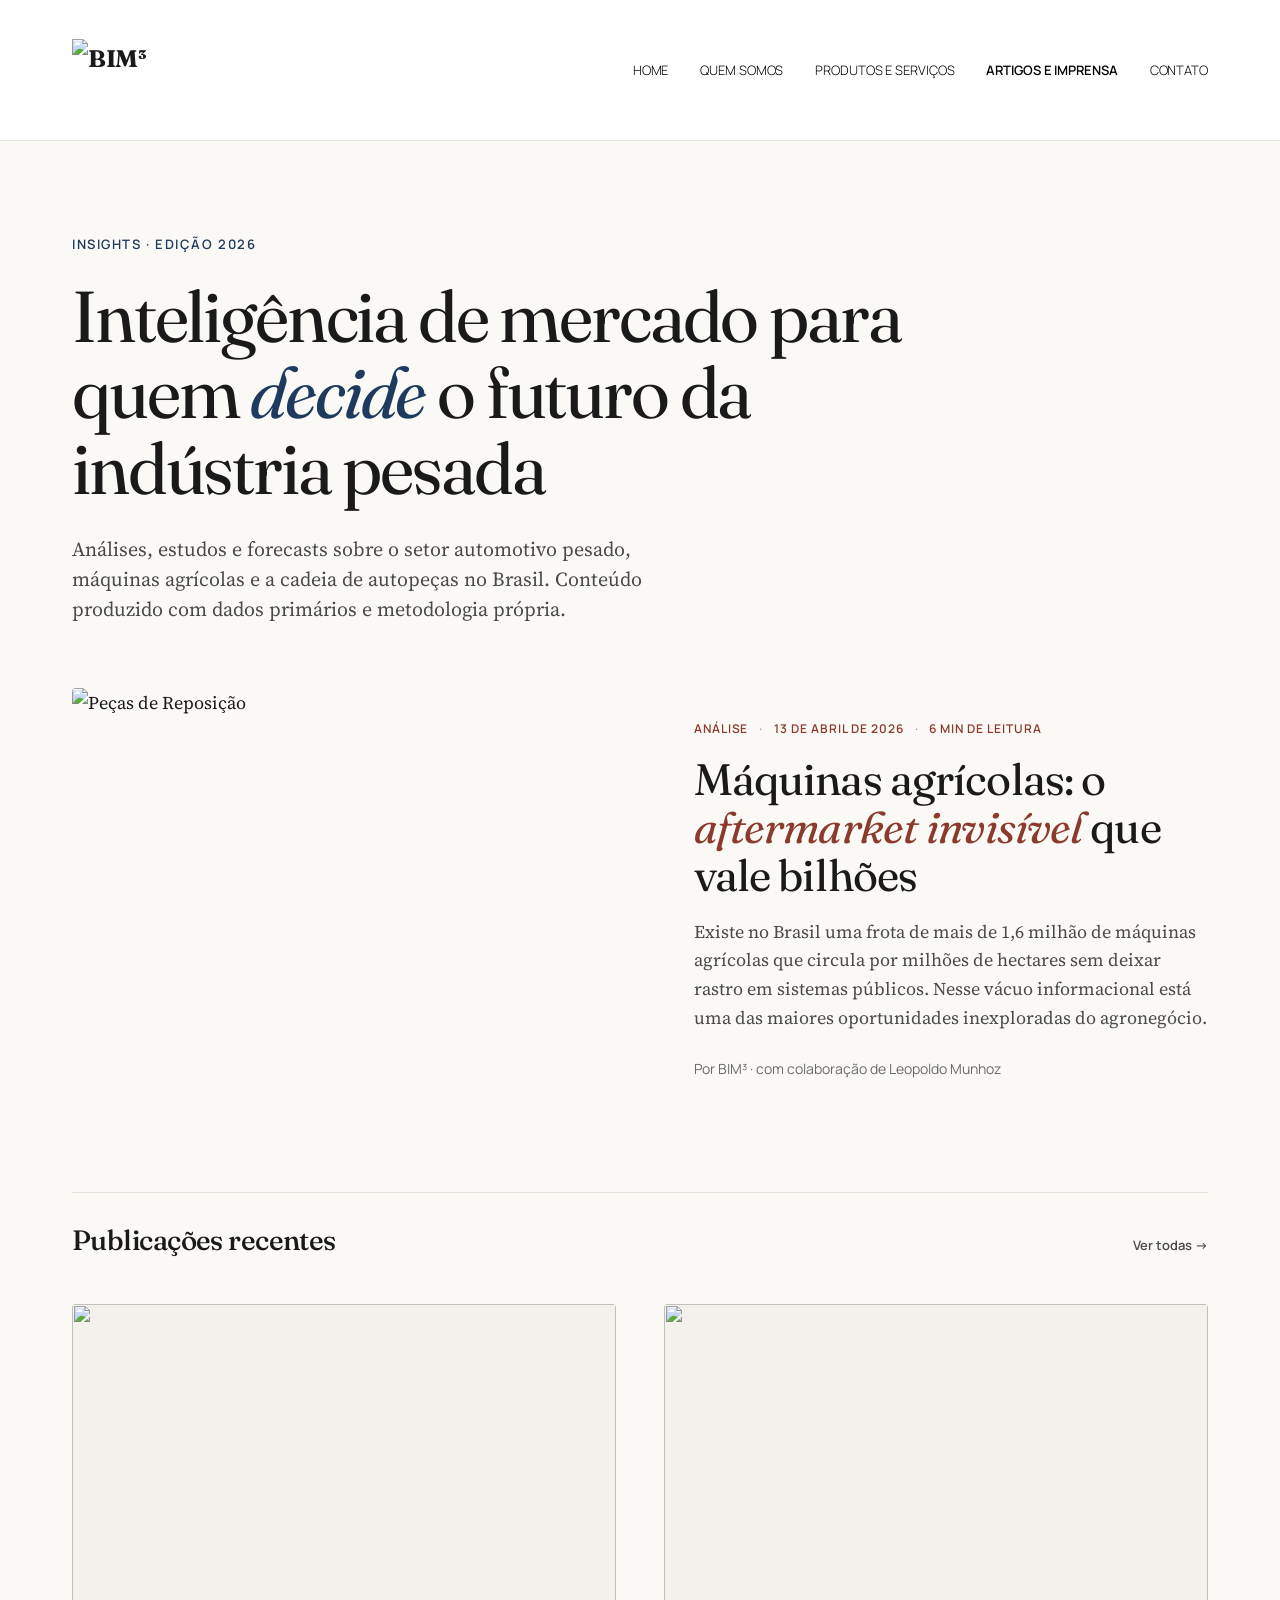
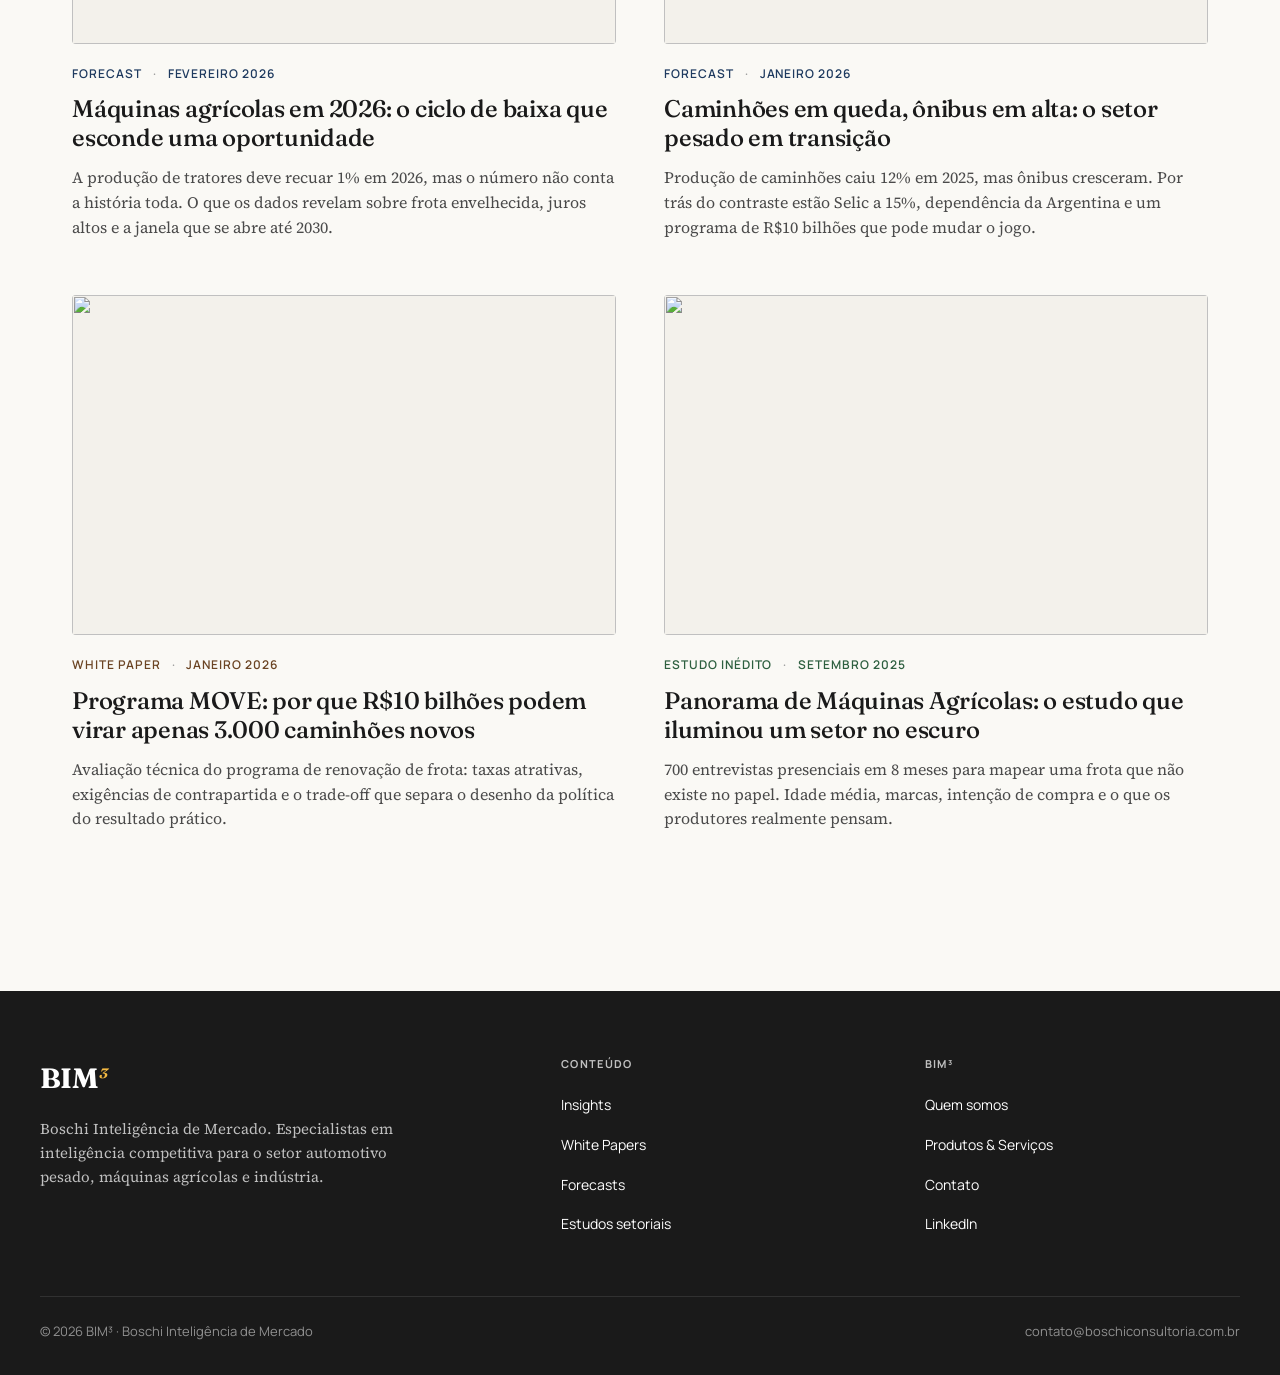
==== commit 7f96e591: "Add files via upload" ====
--- a/index.html
+++ b/index.html
@@ -10,6 +10,7 @@
   <link rel="preconnect" href="https://fonts.gstatic.com" crossorigin>
   <link href="https://fonts.googleapis.com/css2?family=Fraunces:ital,opsz,wght@0,9..144,400;0,9..144,500;0,9..144,600;0,9..144,700;1,9..144,400;1,9..144,500&family=Source+Serif+4:ital,opsz,wght@0,8..60,300;0,8..60,400;0,8..60,600;1,8..60,400&family=Manrope:wght@400;500;600;700&display=swap" rel="stylesheet">
 
+  <link rel="stylesheet" href="https://use.typekit.net/ufo4owr.css">
   <link rel="stylesheet" href="./style.css">
 </head>
 <body>
@@ -17,13 +18,15 @@
 <!-- HEADER -->
 <header class="site-header">
   <div class="site-header-inner">
-    <a href="./index.html" class="site-logo">BIM<em>³</em></a>
+    <a href="./index.html" class="site-logo">
+      <img src="https://bim3.com.br/wp-content/uploads/2025/06/bim-horizontal-k.png" alt="BIM³" />
+    </a>
     <nav class="site-nav" id="site-nav">
-      <a href="#">Home</a>
-      <a href="#">Quem Somos</a>
-      <a href="#">Produtos & Serviços</a>
-      <a href="./index.html" class="active">Insights</a>
-      <a href="#">Contato</a>
+      <a href="https://bim3.com.br/">Home</a>
+      <a href="https://bim3.com.br/quem-somos/">Quem Somos</a>
+      <a href="https://bim3.com.br/produtos-servicos/">Produtos e Serviços</a>
+      <a href="./index.html" class="active">Artigos e Imprensa</a>
+      <a href="https://bim3.com.br/contato/">Contato</a>
     </nav>
     <button class="menu-toggle" id="menu-toggle" aria-label="Menu">
       <svg width="24" height="24" viewBox="0 0 24 24" fill="none" stroke="currentColor" stroke-width="2"><path d="M4 6h16M4 12h16M4 18h16"/></svg>
--- a/style.css
+++ b/style.css
@@ -56,8 +56,10 @@
 .site-header-inner {
   max-width: var(--max-content);
   margin: 0 auto;
-  padding: 18px 32px;
+  padding: 0 32px;
+  min-height: 140px;
   display: flex; align-items: center; justify-content: space-between;
+  gap: 32px;
 }
 .site-logo {
   font-family: var(--serif-display);
@@ -66,24 +68,32 @@
   letter-spacing: -0.02em;
   color: var(--ink-1);
   text-decoration: none;
+  display: flex; align-items: center;
+  flex-shrink: 0;
 }
 .site-logo em {
   font-style: italic;
   font-weight: 500;
   color: var(--cat-forecast);
 }
+.site-logo img {
+  height: 62px; width: auto; display: block;
+}
 .site-nav {
-  display: flex; gap: 28px;
-  font-family: var(--sans-ui);
-  font-size: 14px;
-  font-weight: 500;
+  display: flex; gap: 32px;
+  font-family: 'aller', 'Lato', var(--sans-ui);
+  font-size: 13px;
+  font-weight: 300;
+  line-height: 20px;
 }
 .site-nav a {
-  color: var(--ink-2);
+  color: #000;
   text-decoration: none;
-  transition: color .15s;
-}
-.site-nav a:hover, .site-nav a.active { color: var(--ink-1); }
+  text-transform: uppercase;
+  letter-spacing: -0.1px;
+  transition: opacity .15s;
+}
+.site-nav a:hover { opacity: 0.6; }
 .site-nav a.active { font-weight: 600; }
 
 .menu-toggle {
@@ -95,6 +105,7 @@
 
 @media (max-width: 768px) {
   .site-header-inner { padding: 14px 20px; }
+  .site-logo img { height: 48px; }
   .site-nav {
     display: none;
     position: absolute;
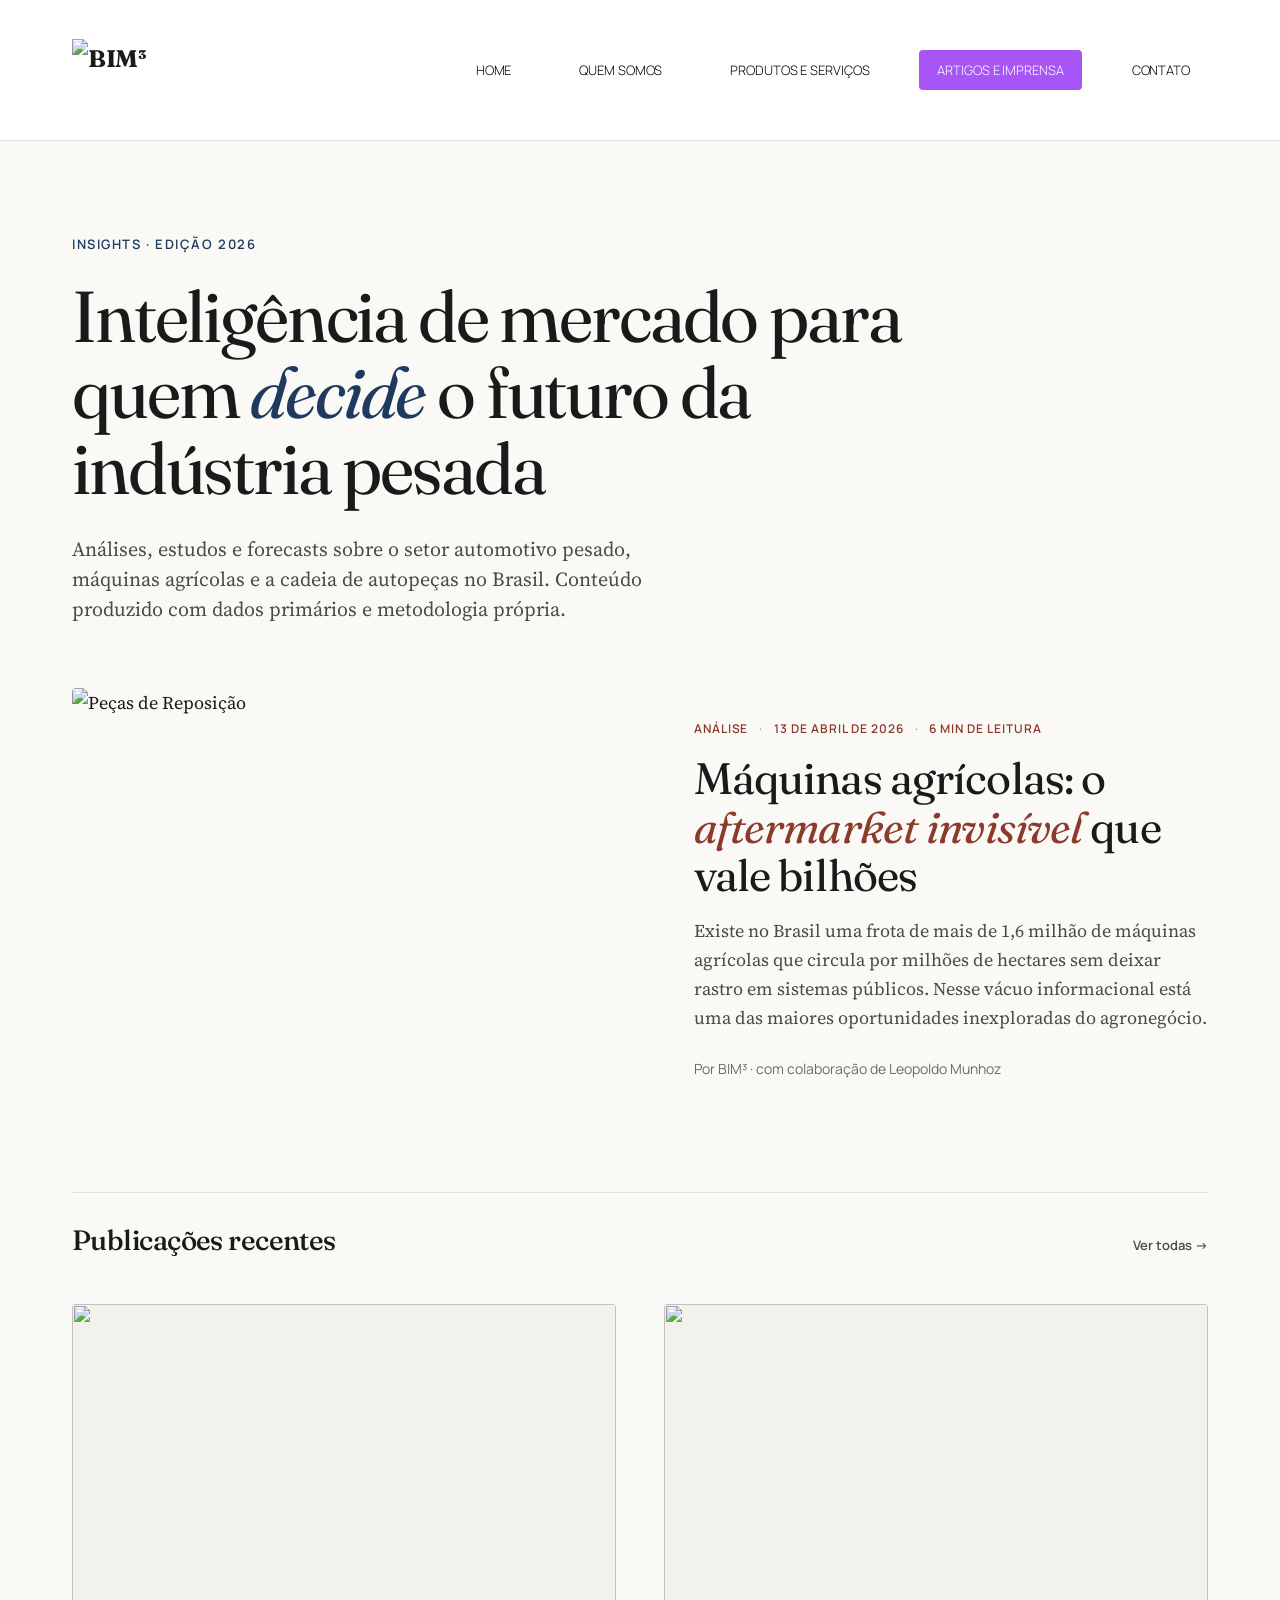
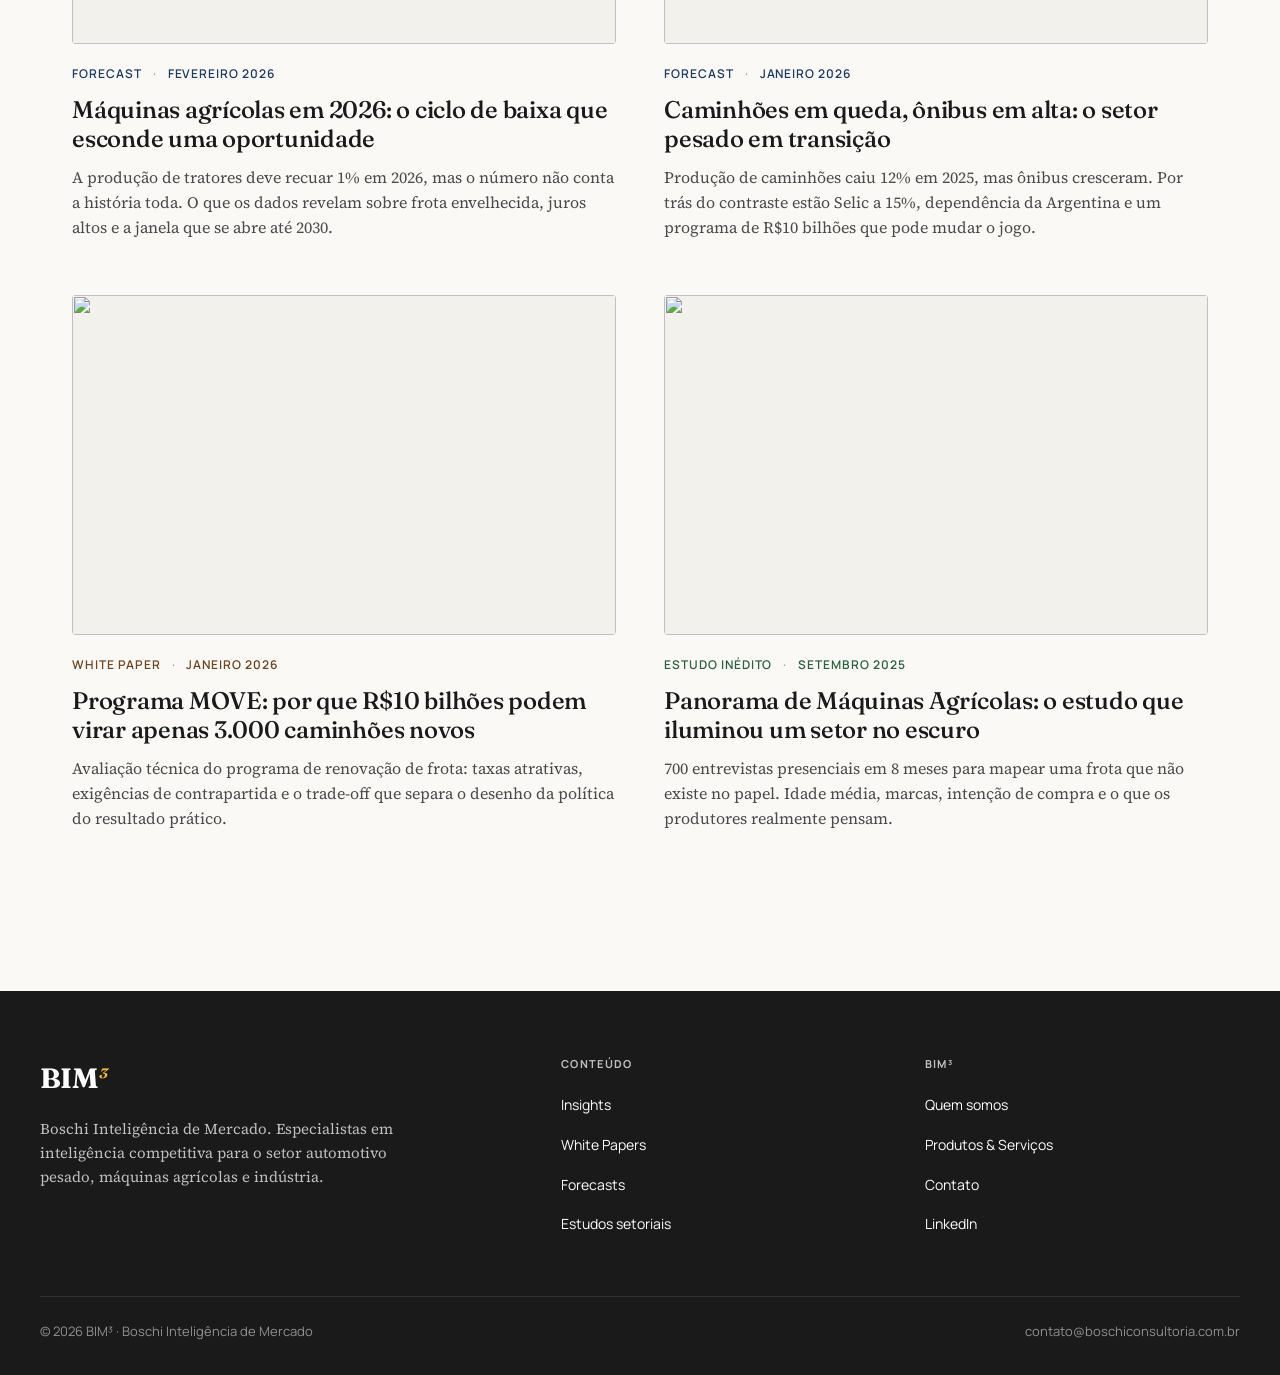
==== commit 12298336: "Add files via upload" ====
--- a/index.html
+++ b/index.html
@@ -156,5 +156,6 @@
   });
 </script>
 
+<script src="./script.js" defer></script>
 </body>
 </html>
--- a/style.css
+++ b/style.css
@@ -91,10 +91,18 @@
   text-decoration: none;
   text-transform: uppercase;
   letter-spacing: -0.1px;
-  transition: opacity .15s;
-}
-.site-nav a:hover { opacity: 0.6; }
-.site-nav a.active { font-weight: 600; }
+  padding: 10px 18px;
+  border-radius: 4px;
+  transition: background-color .25s ease, color .25s ease;
+}
+.site-nav a:hover {
+  background-color: #a855f7;
+  color: #ffffff;
+}
+.site-nav a.active {
+  background-color: #a855f7;
+  color: #ffffff;
+}
 
 .menu-toggle {
   display: none;
@@ -802,3 +810,115 @@
   .site-footer { padding: 48px 20px 24px; }
   .site-footer-inner { grid-template-columns: 1fr; gap: 32px; }
 }
+
+/* =====================================================
+   POLIMENTO PREMIUM
+   ===================================================== */
+
+/* Reading progress bar (só em posts) */
+#reading-progress {
+  position: fixed;
+  top: 0; left: 0;
+  height: 3px;
+  width: 0;
+  background: linear-gradient(90deg, #a855f7 0%, #c084fc 100%);
+  z-index: 100;
+  transition: width .1s ease-out;
+  pointer-events: none;
+  box-shadow: 0 0 8px rgba(168, 85, 247, 0.5);
+}
+
+/* Selection com cor da marca */
+::selection { background: #a855f7; color: #ffffff; }
+::-moz-selection { background: #a855f7; color: #ffffff; }
+
+/* Smooth scrolling para âncoras */
+html { scroll-behavior: smooth; }
+
+/* Reveal animations (scroll-in) */
+.reveal {
+  opacity: 0;
+  transform: translateY(24px);
+  transition: opacity .9s cubic-bezier(.2, .7, .2, 1),
+              transform .9s cubic-bezier(.2, .7, .2, 1);
+  transition-delay: var(--reveal-delay, 0s);
+  will-change: opacity, transform;
+}
+.reveal.is-visible {
+  opacity: 1;
+  transform: translateY(0);
+}
+
+/* Card image hover refinement: overlay sutil escurece a imagem */
+.post-card-image, .featured-post-image {
+  position: relative;
+  isolation: isolate;
+}
+.post-card-image::after,
+.featured-post-image::after {
+  content: '';
+  position: absolute;
+  inset: 0;
+  background: rgba(0, 0, 0, 0);
+  transition: background .35s ease;
+  pointer-events: none;
+  z-index: 1;
+}
+.post-card:hover .post-card-image::after,
+.featured-post-link:hover .featured-post-image::after {
+  background: rgba(0, 0, 0, 0.08);
+}
+
+/* Animação stagger inicial do hero da home */
+.home-hero .home-eyebrow,
+.home-hero .home-title,
+.home-hero .home-subtitle {
+  opacity: 0;
+  transform: translateY(16px);
+  animation: heroFadeIn .9s cubic-bezier(.2, .7, .2, 1) forwards;
+}
+.home-hero .home-eyebrow  { animation-delay: 0.05s; }
+.home-hero .home-title    { animation-delay: 0.20s; }
+.home-hero .home-subtitle { animation-delay: 0.35s; }
+
+@keyframes heroFadeIn {
+  to { opacity: 1; transform: translateY(0); }
+}
+
+/* Respeito a prefers-reduced-motion (acessibilidade) */
+@media (prefers-reduced-motion: reduce) {
+  .reveal, .home-hero .home-eyebrow, .home-hero .home-title, .home-hero .home-subtitle {
+    opacity: 1 !important;
+    transform: none !important;
+    animation: none !important;
+    transition: none !important;
+  }
+  html { scroll-behavior: auto; }
+}
+
+/* Print stylesheet — artigos imprimíveis ficam limpos */
+@media print {
+  .site-header, .site-footer, .post-aside, .post-footer,
+  .menu-toggle, #reading-progress, .back-link {
+    display: none !important;
+  }
+  body { background: white; color: black; font-size: 11pt; line-height: 1.5; }
+  .post-layout { display: block; padding: 0; max-width: 100%; gap: 0; }
+  .post-body { max-width: 100%; font-size: 11pt; }
+  .post-body p { font-size: 11pt; }
+  .post-body h2 { font-size: 18pt; page-break-after: avoid; margin-top: 24pt; }
+  .post-body h3 { font-size: 14pt; page-break-after: avoid; }
+  .post-body blockquote,
+  .post-body .number-grid,
+  .post-body .callout,
+  .post-body table { page-break-inside: avoid; }
+  .post-body blockquote::before { display: none; }
+  a { color: black; text-decoration: underline; }
+  .post-title { font-size: 28pt; line-height: 1.15; }
+  .post-subtitle { font-size: 13pt; }
+  .post-cover { padding: 0; margin-bottom: 24pt; }
+  .post-cover img { max-height: 200pt; object-fit: cover; }
+  .post-meta-row { font-size: 9pt; color: #666; }
+  .number-grid { border: 1px solid #ccc; padding: 12pt; }
+  .stat-value { font-size: 22pt; }
+}
